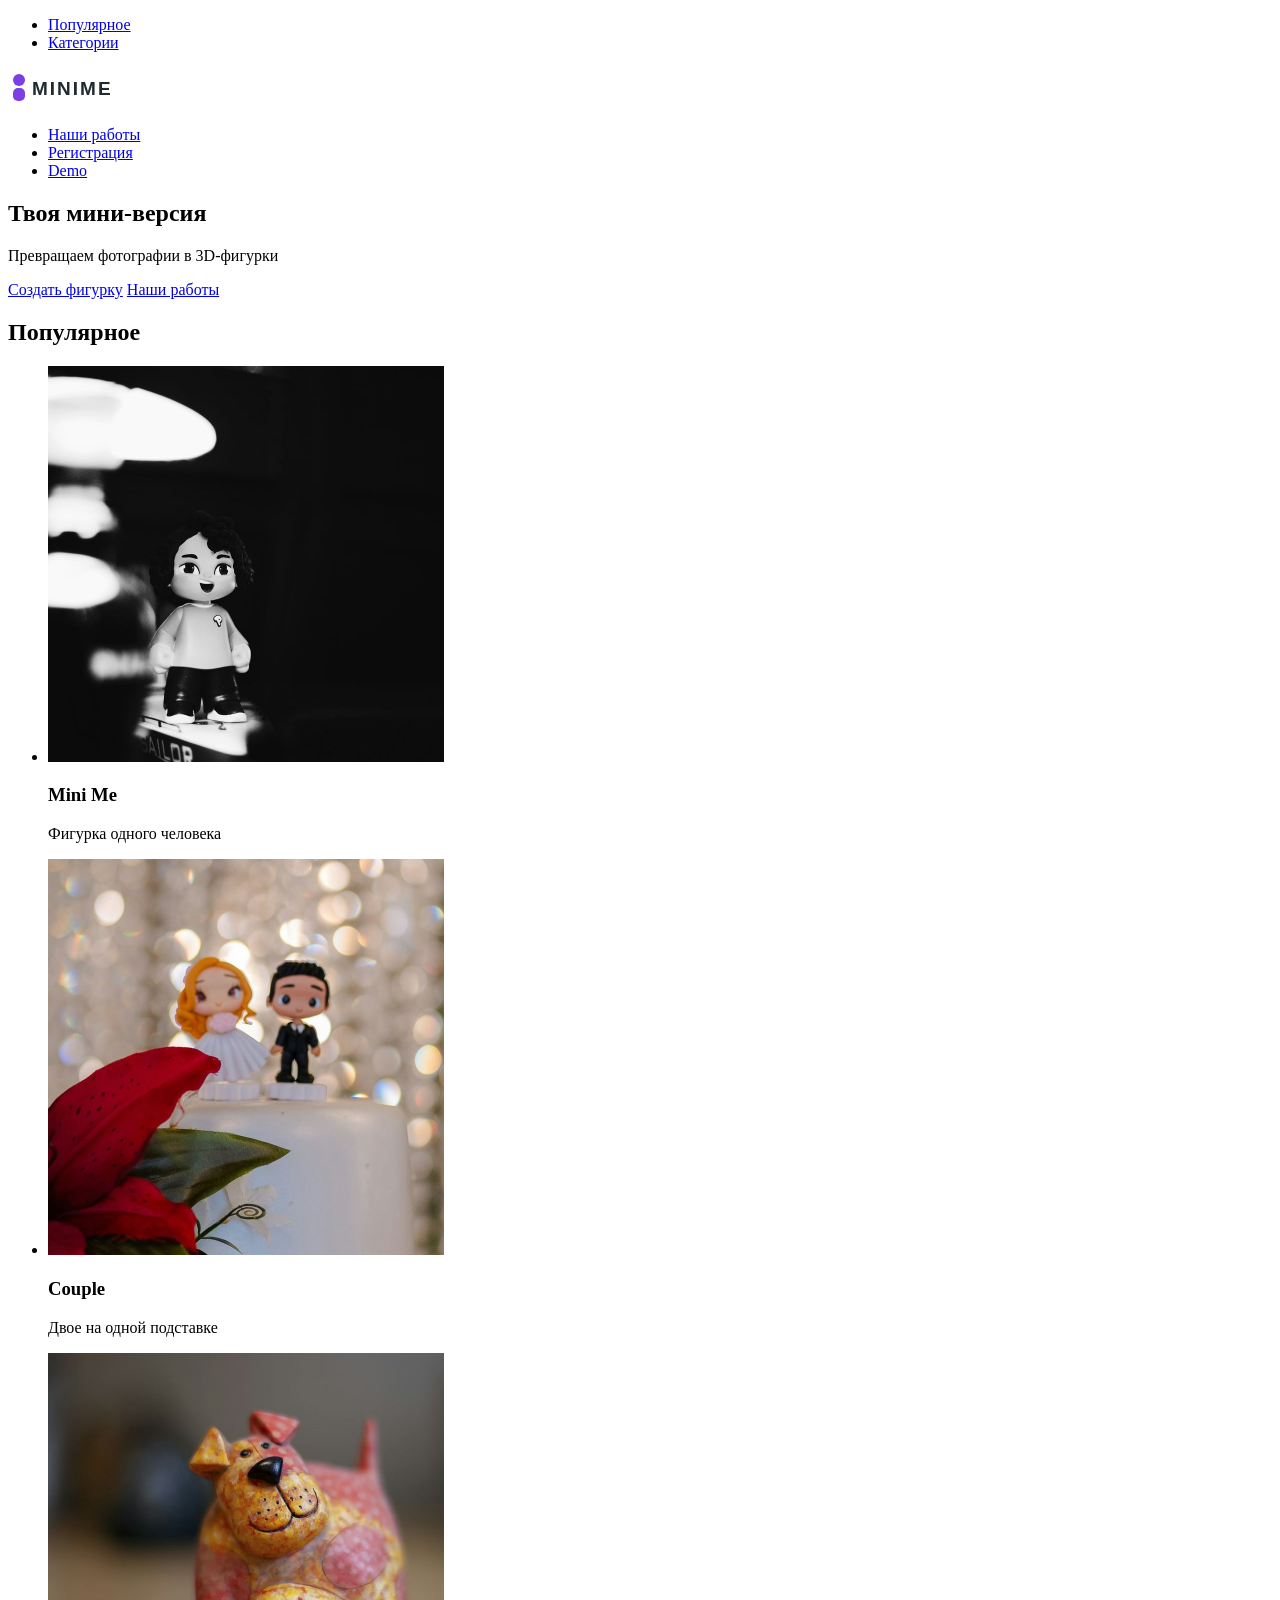
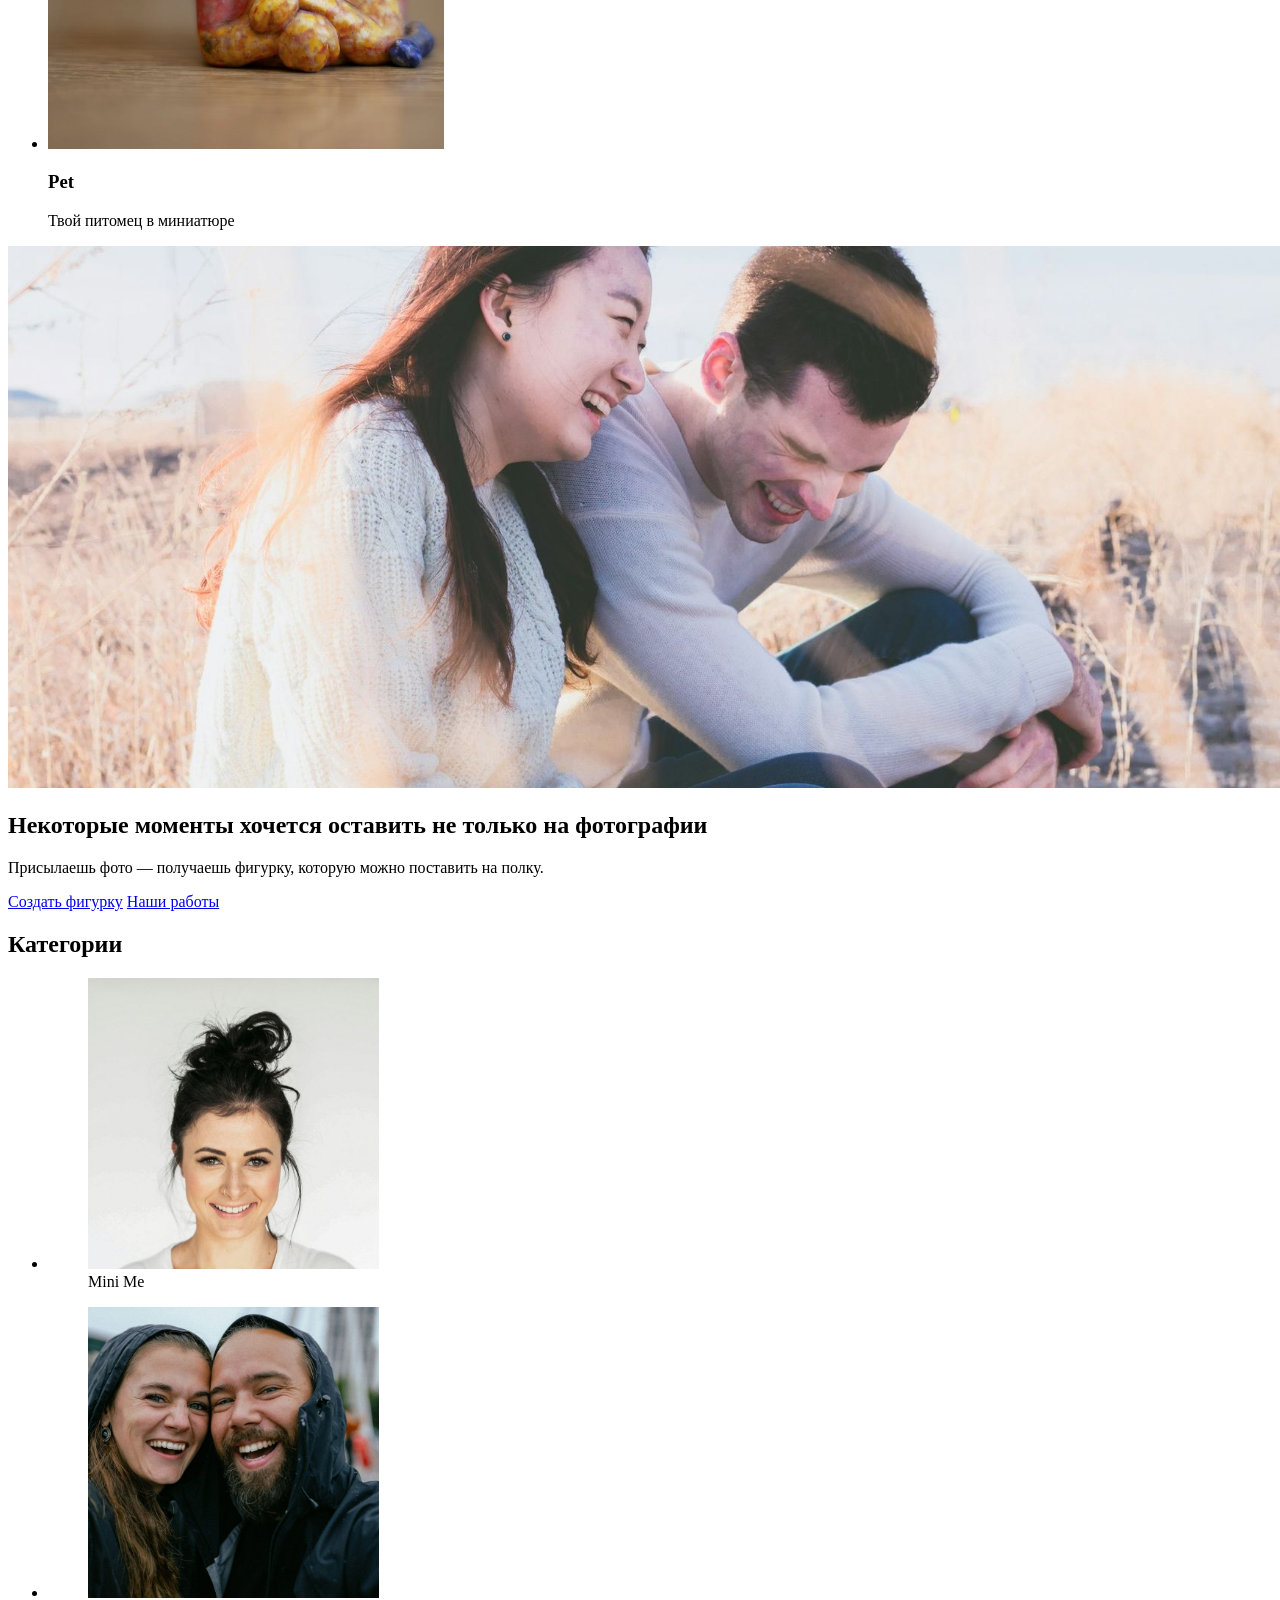
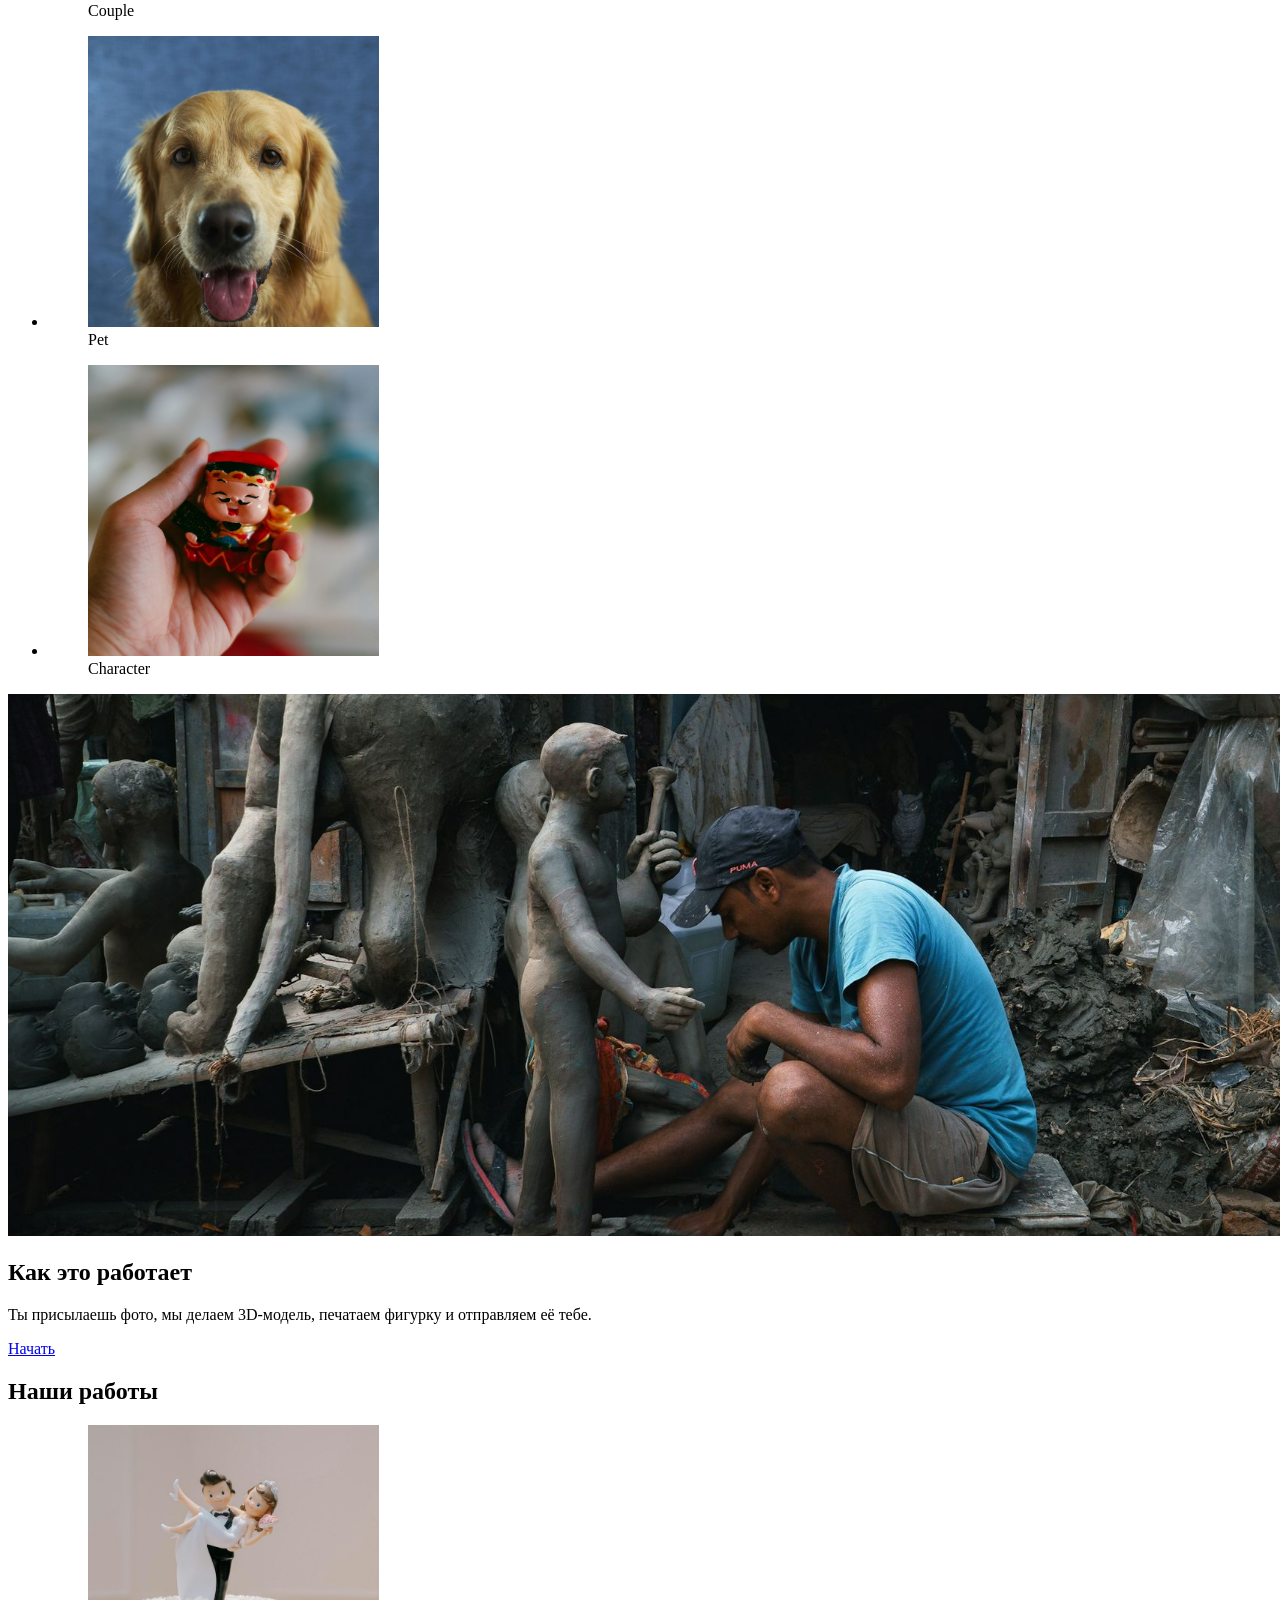
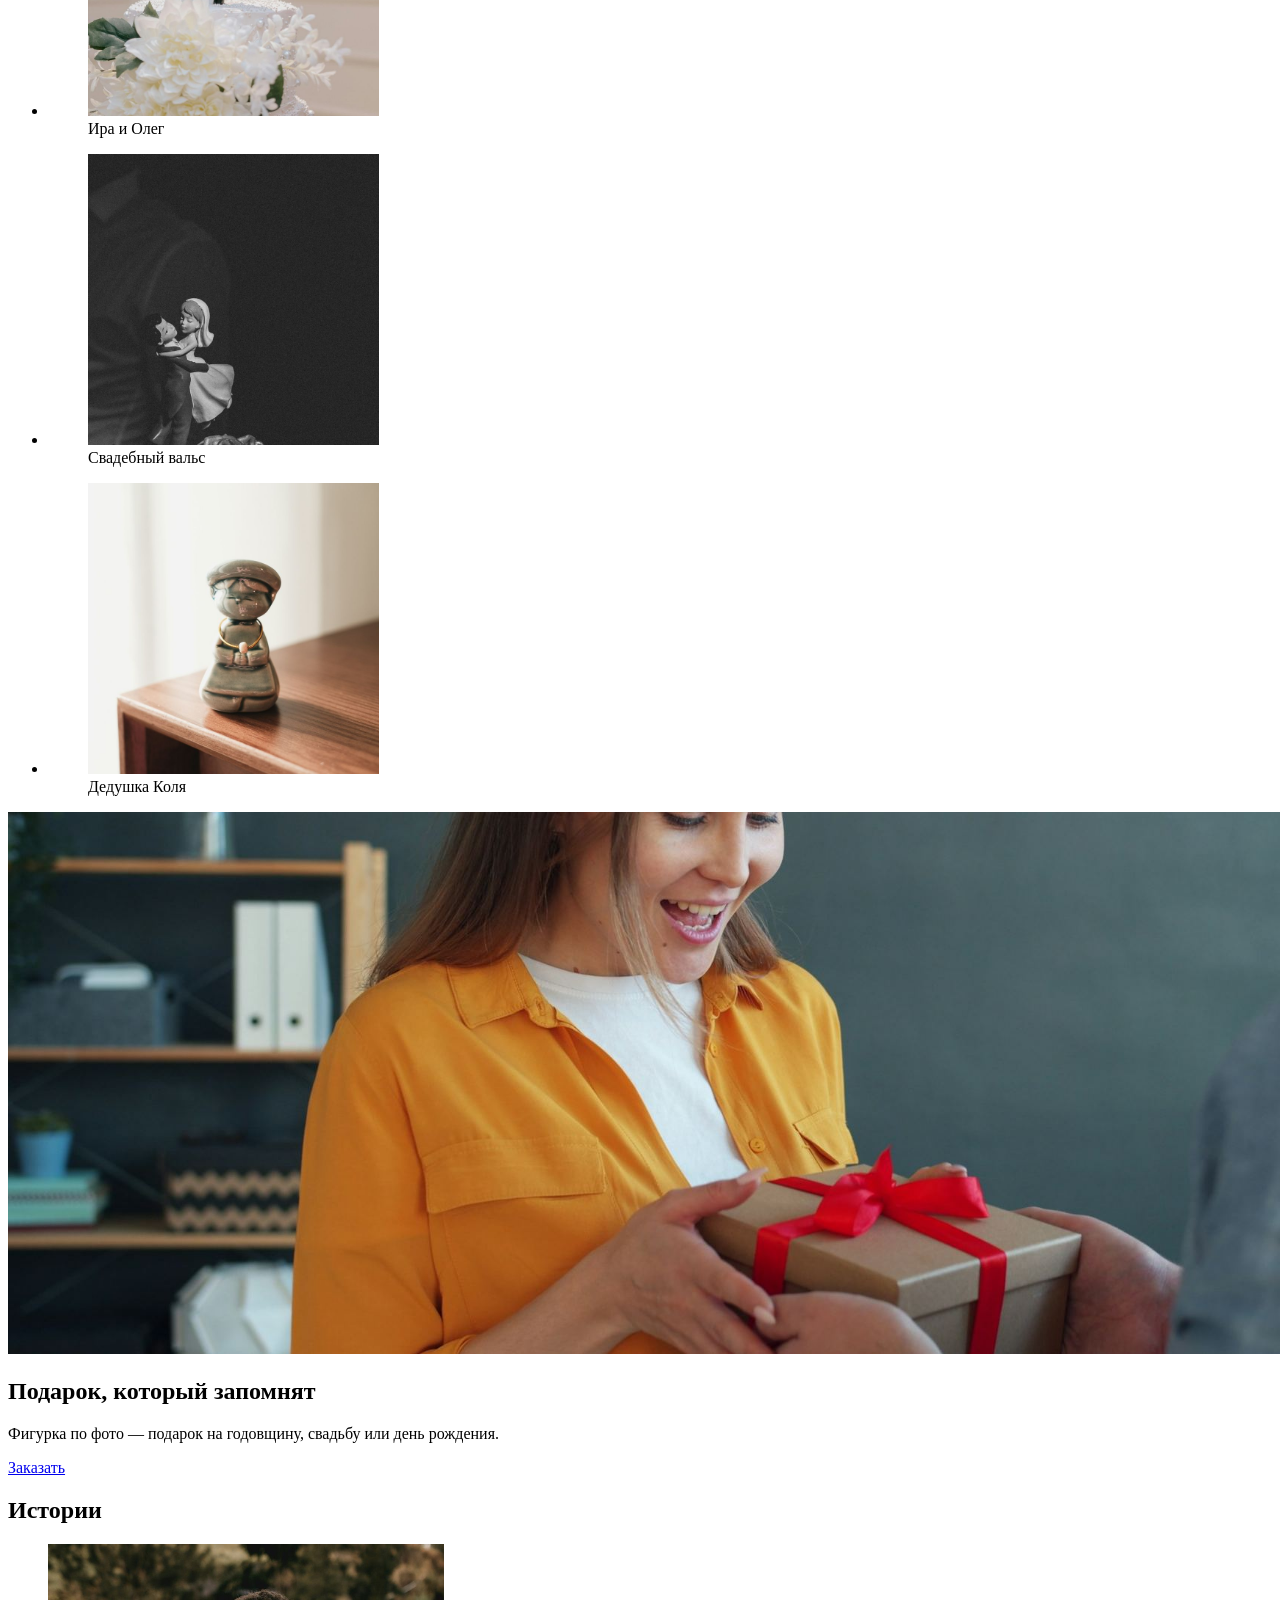
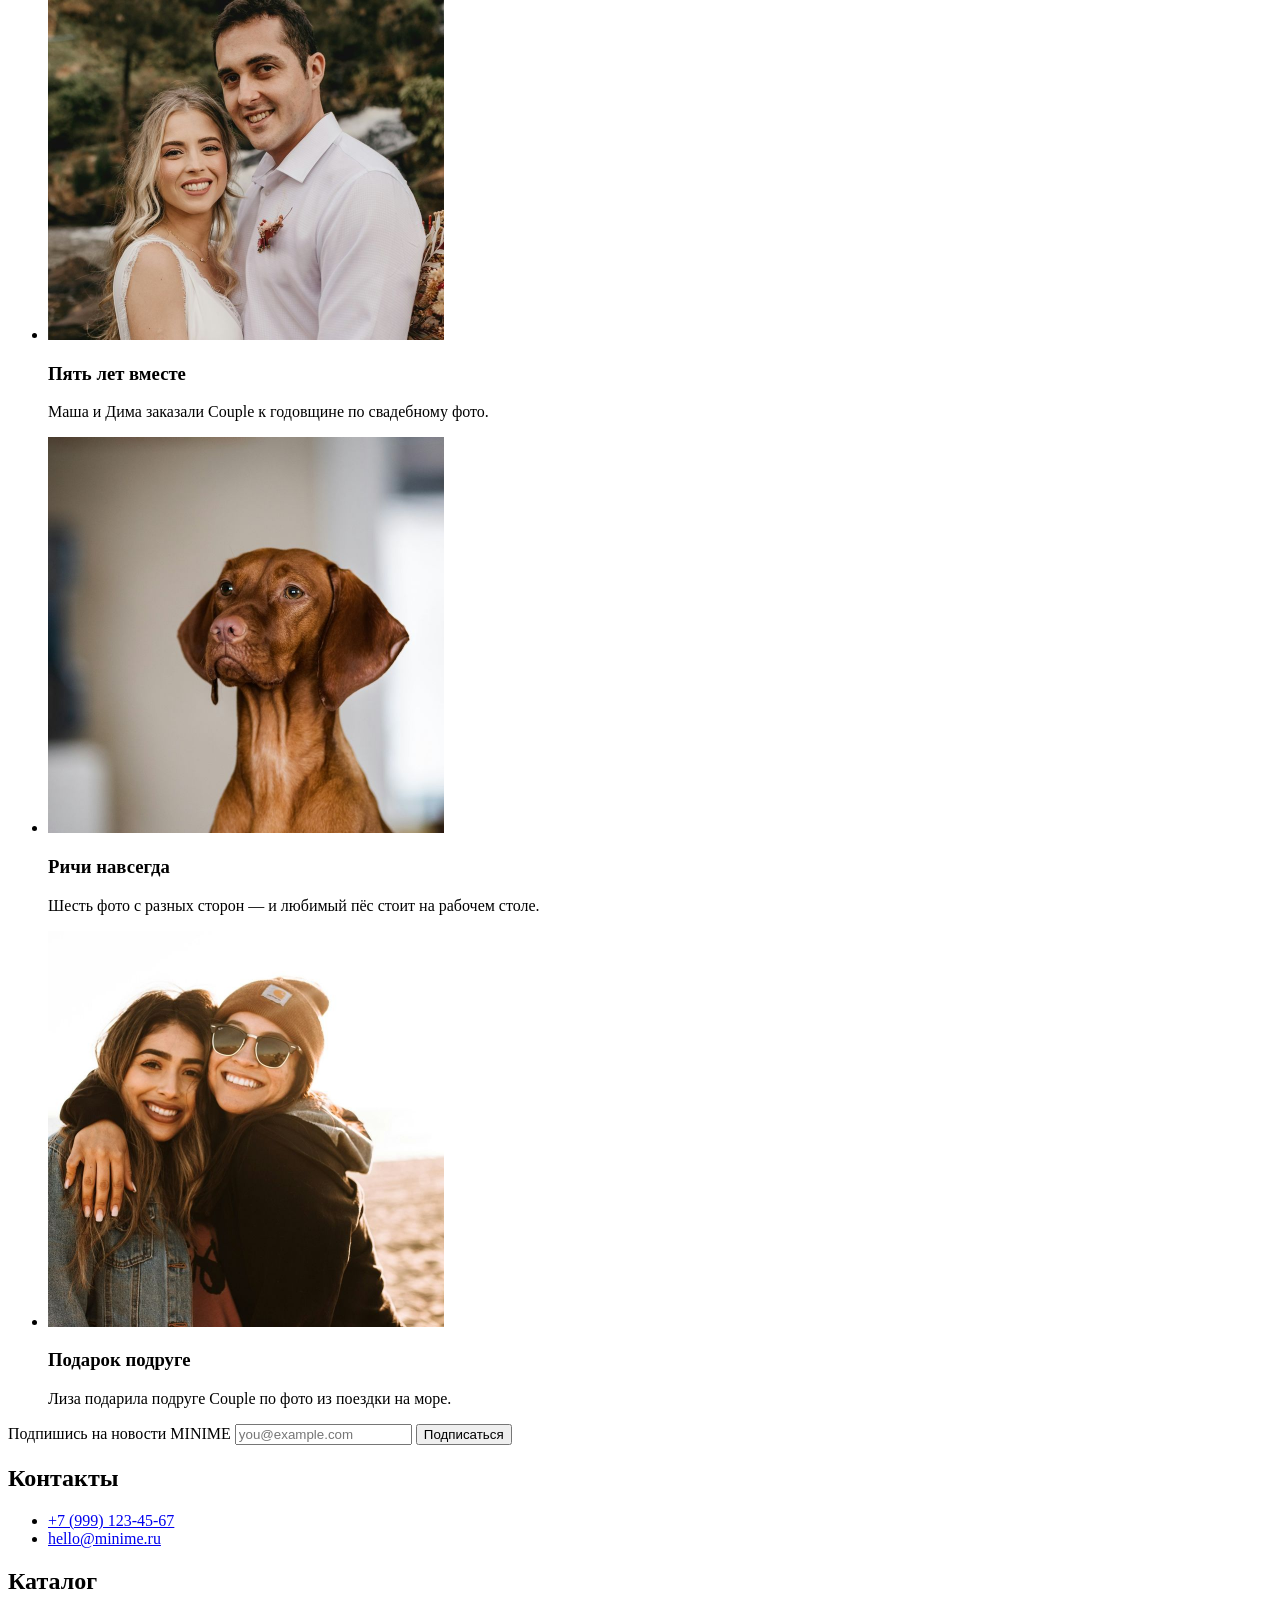
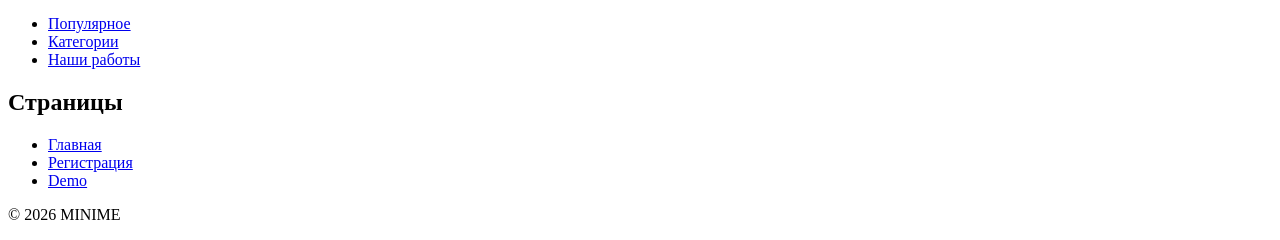
==== index.html @ 614e4475 "ЛР2: HTML-структура главной страницы по макету" ====
<!DOCTYPE html>
<html lang="ru">
<head>
  <meta charset="utf-8">
  <title>MINIME — твоя мини-версия</title>
</head>
<body>
  <header class="header">
    <nav class="nav">
      <ul class="nav-list">
        <li><a class="nav-link" href="index.html#popular">Популярное</a></li>
        <li><a class="nav-link" href="index.html#categories">Категории</a></li>
      </ul>
      <a class="logo" href="index.html">
        <img src="images/logo.svg" alt="MINIME — на главную" width="120" height="38">
      </a>
      <ul class="nav-list nav-list-right">
        <li><a class="nav-link" href="index.html#works">Наши работы</a></li>
        <li><a class="nav-link" href="form.html">Регистрация</a></li>
        <li><a class="nav-link" href="demo.html">Demo</a></li>
      </ul>
    </nav>
  </header>

  <main>
    <section class="hero">
      <div class="hero-content">
        <h1 class="hero-title">Твоя мини-версия</h1>
        <p class="hero-text">Превращаем фотографии в 3D-фигурки</p>
        <a class="button button-light" href="form.html">Создать фигурку</a>
        <a class="button button-light" href="#works">Наши работы</a>
      </div>
    </section>

    <section class="section" id="popular">
      <h2 class="section-title">Популярное</h2>
      <ul class="cards">
        <li class="card">
          <img class="card-image" src="images/mini-me.jpg" alt="Фигурка девушки" width="396" height="396">
          <h3 class="card-title">Mini Me</h3>
          <p class="card-text">Фигурка одного человека</p>
        </li>
        <li class="card">
          <img class="card-image" src="images/couple.jpg" alt="Фигурки жениха и невесты на торте" width="396" height="396">
          <h3 class="card-title">Couple</h3>
          <p class="card-text">Двое на одной подставке</p>
        </li>
        <li class="card">
          <img class="card-image" src="images/pet.jpg" alt="Фигурка собаки" width="396" height="396">
          <h3 class="card-title">Pet</h3>
          <p class="card-text">Твой питомец в миниатюре</p>
        </li>
      </ul>
    </section>

    <section class="banner">
      <img class="banner-image" src="images/banner-emotion.jpg" alt="Смеющиеся парень и девушка" width="1440" height="542">
      <div class="banner-content">
        <h2 class="section-title">Некоторые моменты хочется оставить не только на фотографии</h2>
        <p>Присылаешь фото — получаешь фигурку, которую можно поставить на полку.</p>
        <a class="button" href="form.html">Создать фигурку</a>
        <a class="button" href="#works">Наши работы</a>
      </div>
    </section>

    <section class="section" id="categories">
      <h2 class="section-title">Категории</h2>
      <ul class="cards">
        <li class="card">
          <figure class="card-figure">
            <img class="card-image" src="images/cat-mini-me.jpg" alt="Портрет девушки" width="291" height="291">
            <figcaption class="card-title">Mini Me</figcaption>
          </figure>
        </li>
        <li class="card">
          <figure class="card-figure">
            <img class="card-image" src="images/cat-couple.jpg" alt="Парень и девушка" width="291" height="291">
            <figcaption class="card-title">Couple</figcaption>
          </figure>
        </li>
        <li class="card">
          <figure class="card-figure">
            <img class="card-image" src="images/cat-pet.jpg" alt="Золотистый ретривер" width="291" height="291">
            <figcaption class="card-title">Pet</figcaption>
          </figure>
        </li>
        <li class="card">
          <figure class="card-figure">
            <img class="card-image" src="images/cat-character.jpg" alt="Фигурка сказочного персонажа" width="291" height="291">
            <figcaption class="card-title">Character</figcaption>
          </figure>
        </li>
      </ul>
    </section>

    <section class="banner">
      <img class="banner-image" src="images/banner-process.jpg" alt="Скульптор в мастерской" width="1440" height="542">
      <div class="banner-content">
        <h2 class="section-title">Как это работает</h2>
        <p>Ты присылаешь фото, мы делаем 3D-модель, печатаем фигурку и отправляем её тебе.</p>
        <a class="button" href="form.html">Начать</a>
      </div>
    </section>

    <section class="section" id="works">
      <h2 class="section-title">Наши работы</h2>
      <ul class="cards">
        <li class="card">
          <figure class="card-figure">
            <img class="card-image" src="images/work-ira-oleg.jpg" alt="Фигурки пары на свадебном торте" width="291" height="291">
            <figcaption class="card-title">Ира и Олег</figcaption>
          </figure>
        </li>
        <li class="card">
          <figure class="card-figure">
            <img class="card-image" src="images/work-waltz.jpg" alt="Фигурки танцующей пары" width="291" height="291">
            <figcaption class="card-title">Свадебный вальс</figcaption>
          </figure>
        </li>
        <li class="card">
          <figure class="card-figure">
            <img class="card-image" src="images/work-grandpa.jpg" alt="Фигурка пожилого мужчины в кепке" width="291" height="291">
            <figcaption class="card-title">Дедушка Коля</figcaption>
          </figure>
        </li>
      </ul>
    </section>

    <section class="banner">
      <img class="banner-image" src="images/banner-gift.jpg" alt="Девушка радуется подарку" width="1440" height="542">
      <div class="banner-content">
        <h2 class="section-title">Подарок, который запомнят</h2>
        <p>Фигурка по фото — подарок на годовщину, свадьбу или день рождения.</p>
        <a class="button" href="form.html">Заказать</a>
      </div>
    </section>

    <section class="section" id="stories">
      <h2 class="section-title">Истории</h2>
      <ul class="cards">
        <li class="card">
          <article>
            <img class="card-image" src="images/story-wedding.jpg" alt="Жених и невеста" width="396" height="396">
            <h3 class="card-title">Пять лет вместе</h3>
            <p class="card-text">Маша и Дима заказали Couple к годовщине по свадебному фото.</p>
          </article>
        </li>
        <li class="card">
          <article>
            <img class="card-image" src="images/story-dog.jpg" alt="Рыжая собака" width="396" height="396">
            <h3 class="card-title">Ричи навсегда</h3>
            <p class="card-text">Шесть фото с разных сторон — и любимый пёс стоит на рабочем столе.</p>
          </article>
        </li>
        <li class="card">
          <article>
            <img class="card-image" src="images/story-friends.jpg" alt="Две подруги" width="396" height="396">
            <h3 class="card-title">Подарок подруге</h3>
            <p class="card-text">Лиза подарила подруге Couple по фото из поездки на море.</p>
          </article>
        </li>
      </ul>
    </section>
  </main>

  <footer class="footer">
    <div class="footer-inner">
      <form class="subscribe" action="https://httpbin.org/post" method="post">
        <label class="subscribe-label" for="subscribe-email">Подпишись на новости MINIME</label>
        <input class="subscribe-input" id="subscribe-email" type="email" name="email" placeholder="you@example.com" required>
        <button class="button button-light" type="submit">Подписаться</button>
      </form>

      <div class="footer-columns">
        <section class="footer-column">
          <h2 class="footer-title">Контакты</h2>
          <ul class="footer-list">
            <li><a class="footer-link" href="tel:+79991234567">+7 (999) 123-45-67</a></li>
            <li><a class="footer-link" href="mailto:hello@minime.ru">hello@minime.ru</a></li>
          </ul>
        </section>
        <section class="footer-column">
          <h2 class="footer-title">Каталог</h2>
          <ul class="footer-list">
            <li><a class="footer-link" href="index.html#popular">Популярное</a></li>
            <li><a class="footer-link" href="index.html#categories">Категории</a></li>
            <li><a class="footer-link" href="index.html#works">Наши работы</a></li>
          </ul>
        </section>
        <section class="footer-column">
          <h2 class="footer-title">Страницы</h2>
          <ul class="footer-list">
            <li><a class="footer-link" href="index.html">Главная</a></li>
            <li><a class="footer-link" href="form.html">Регистрация</a></li>
            <li><a class="footer-link" href="demo.html">Demo</a></li>
          </ul>
        </section>
      </div>

      <p class="copyright">© 2026 MINIME</p>
    </div>
  </footer>
</body>
</html>
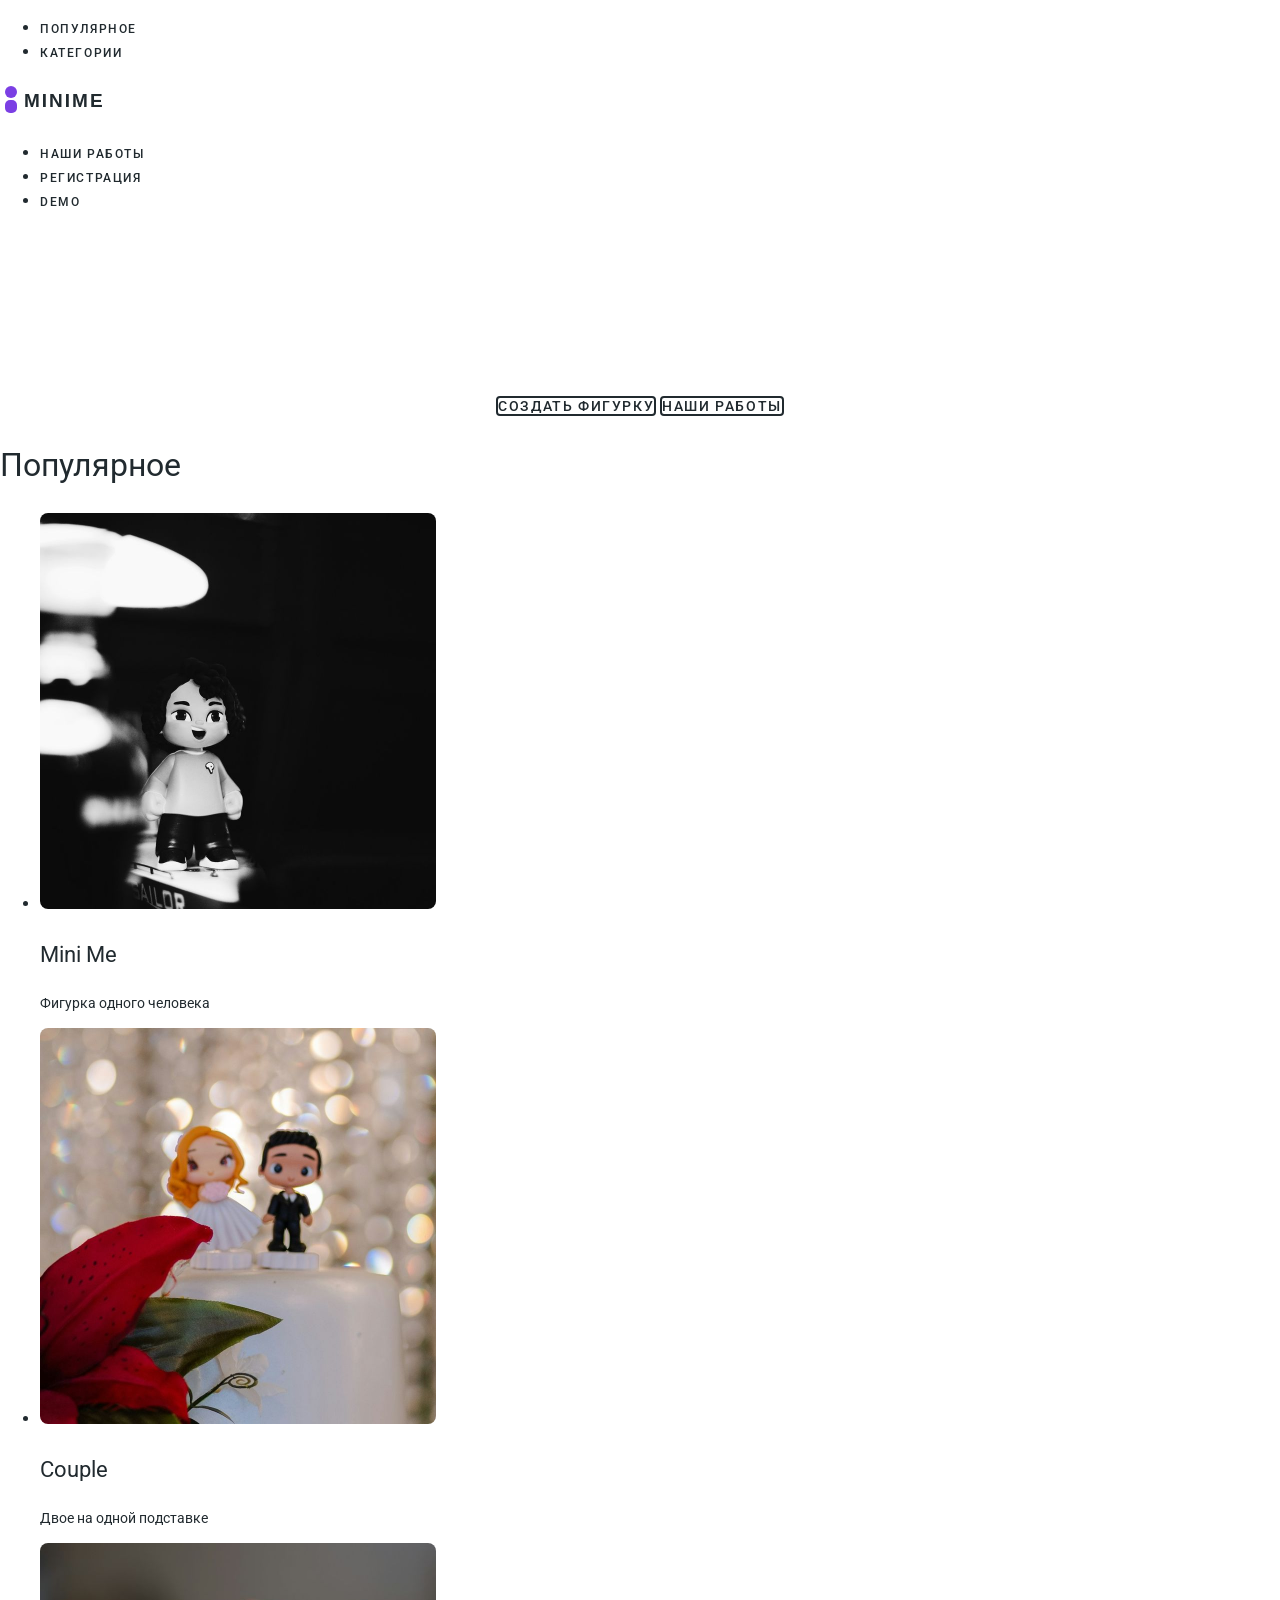
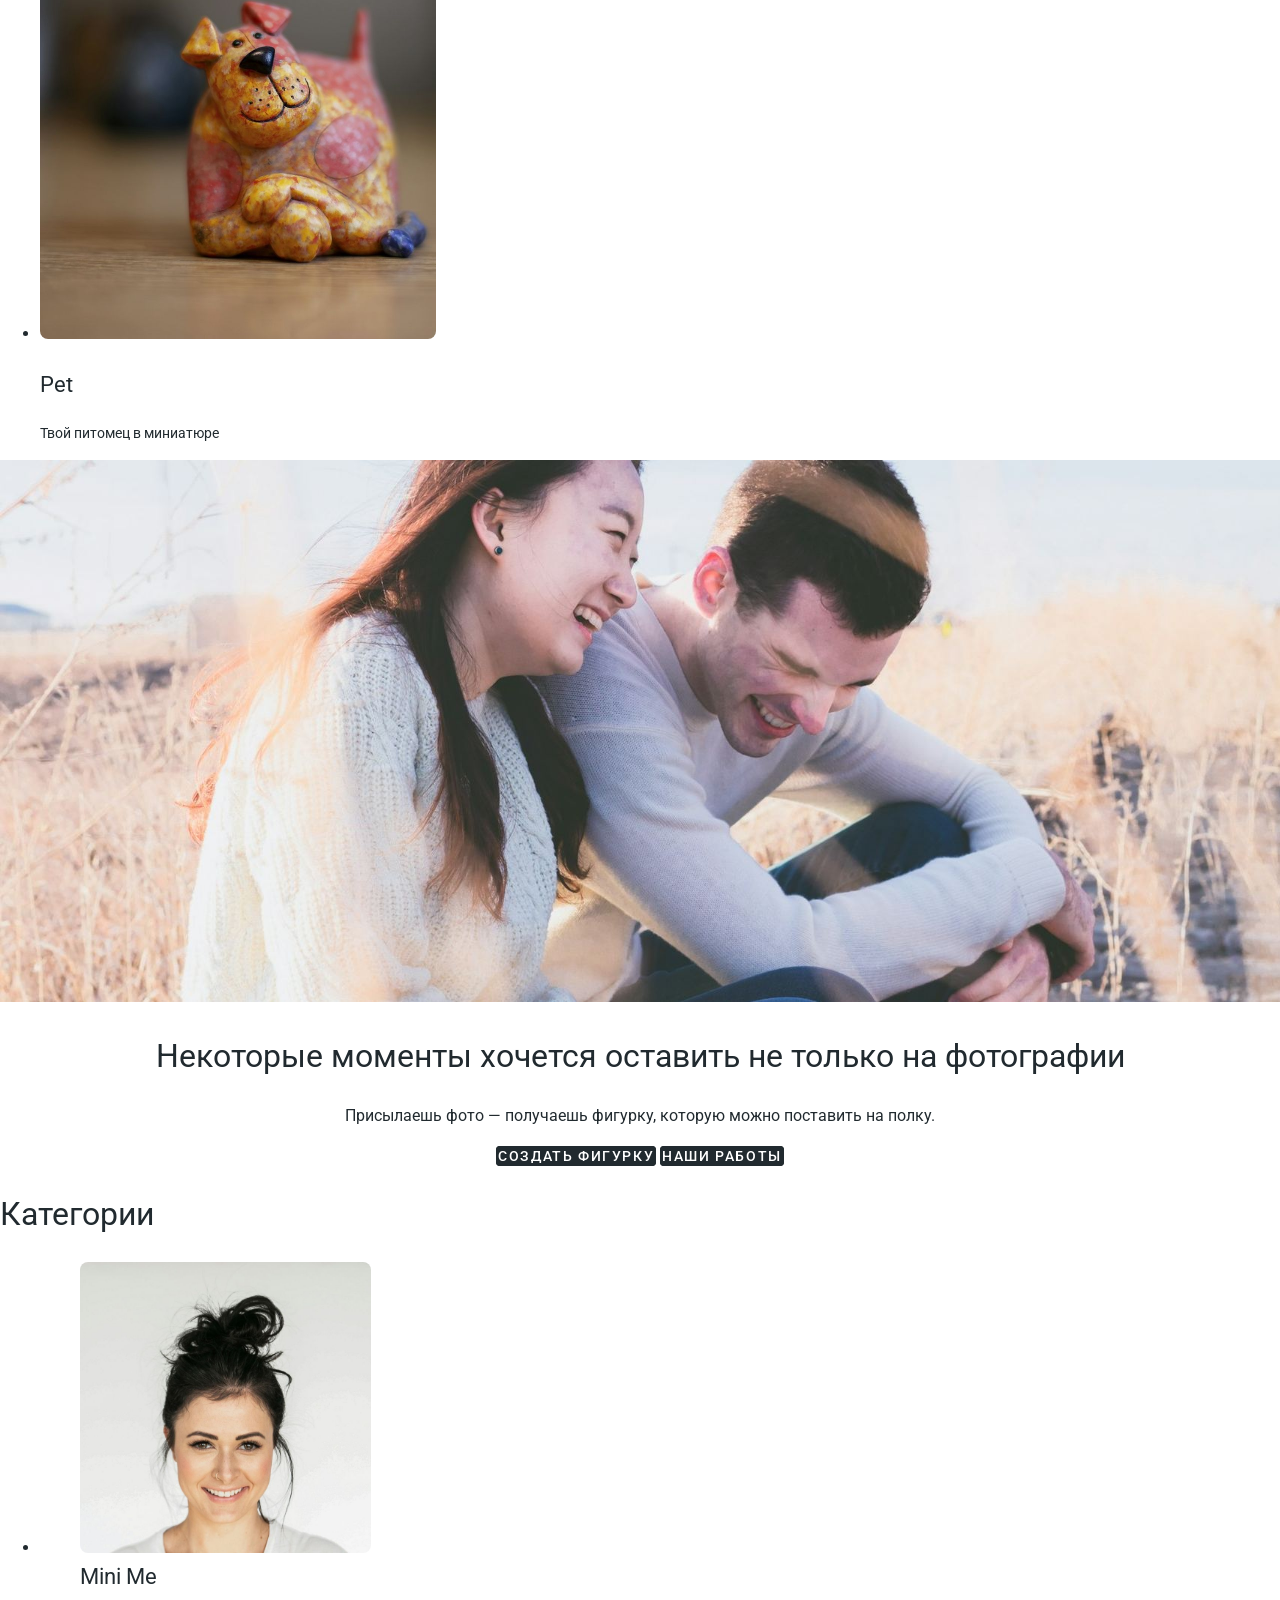
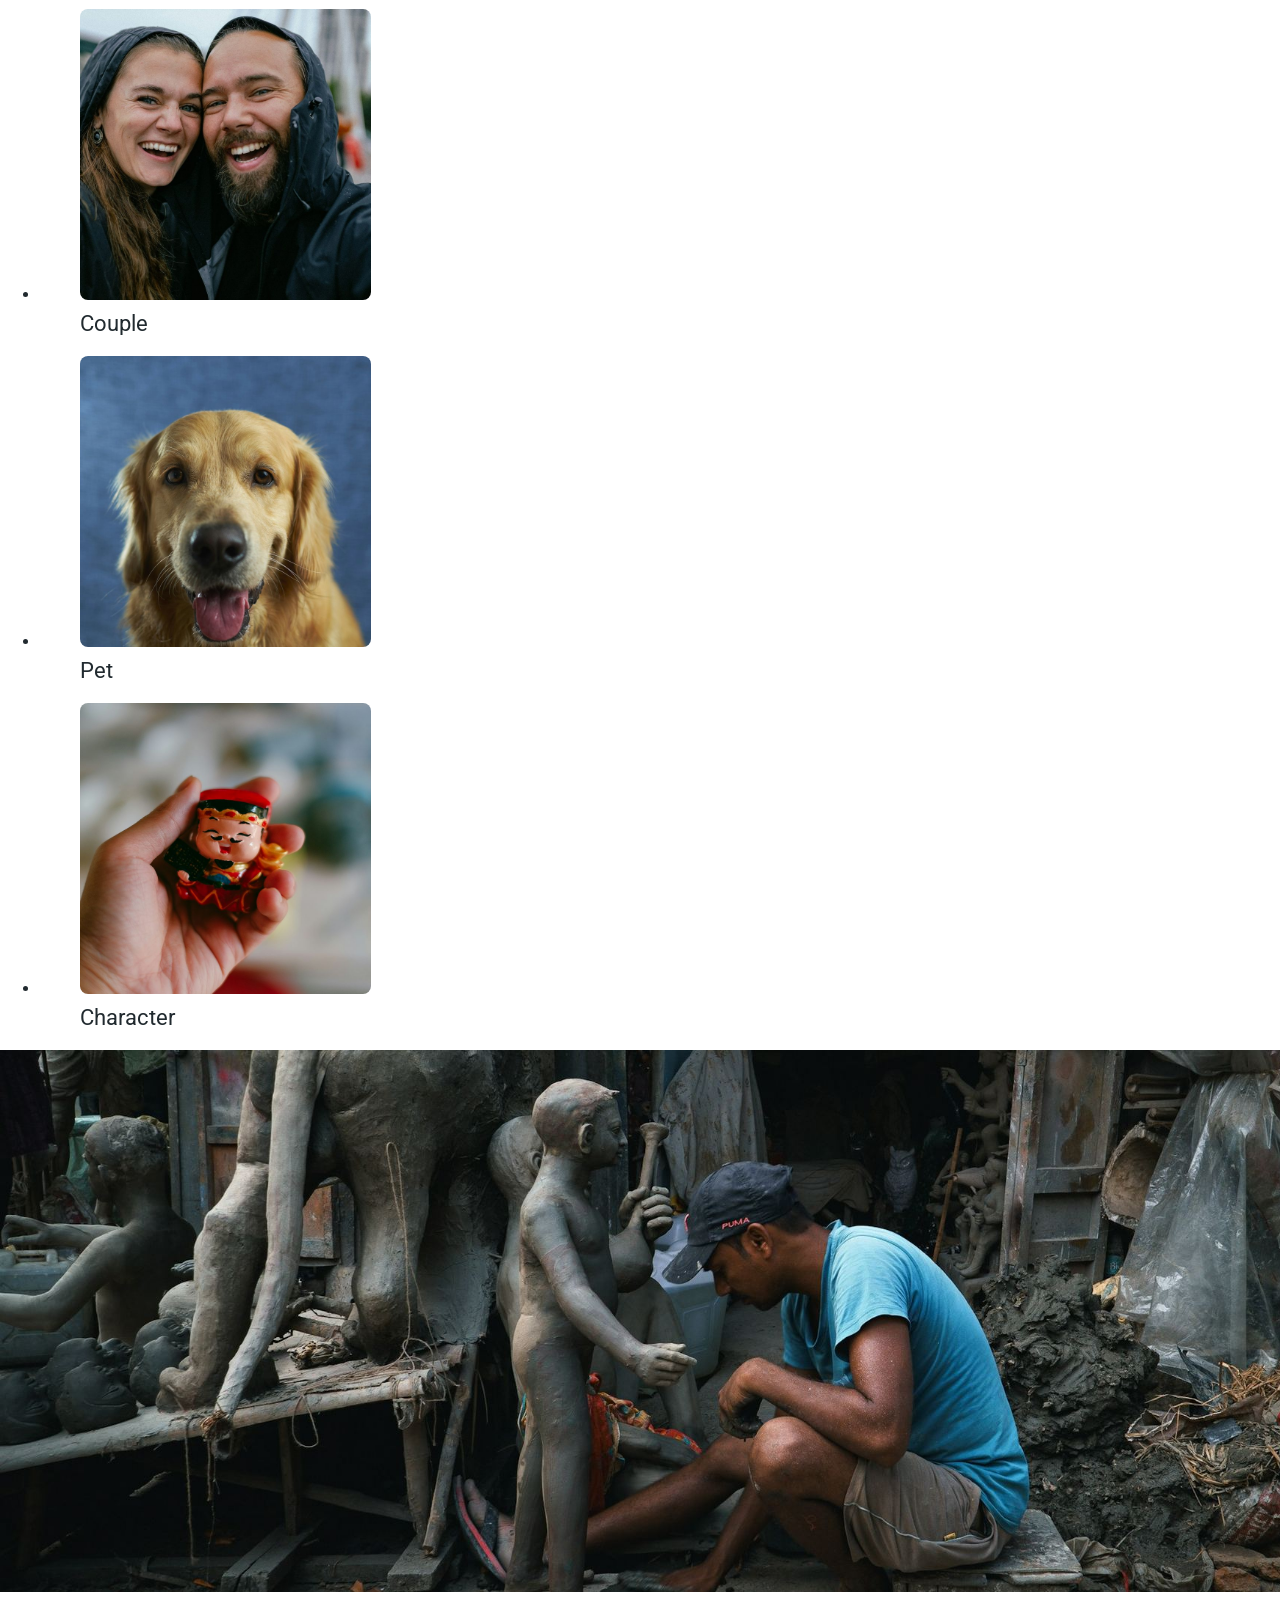
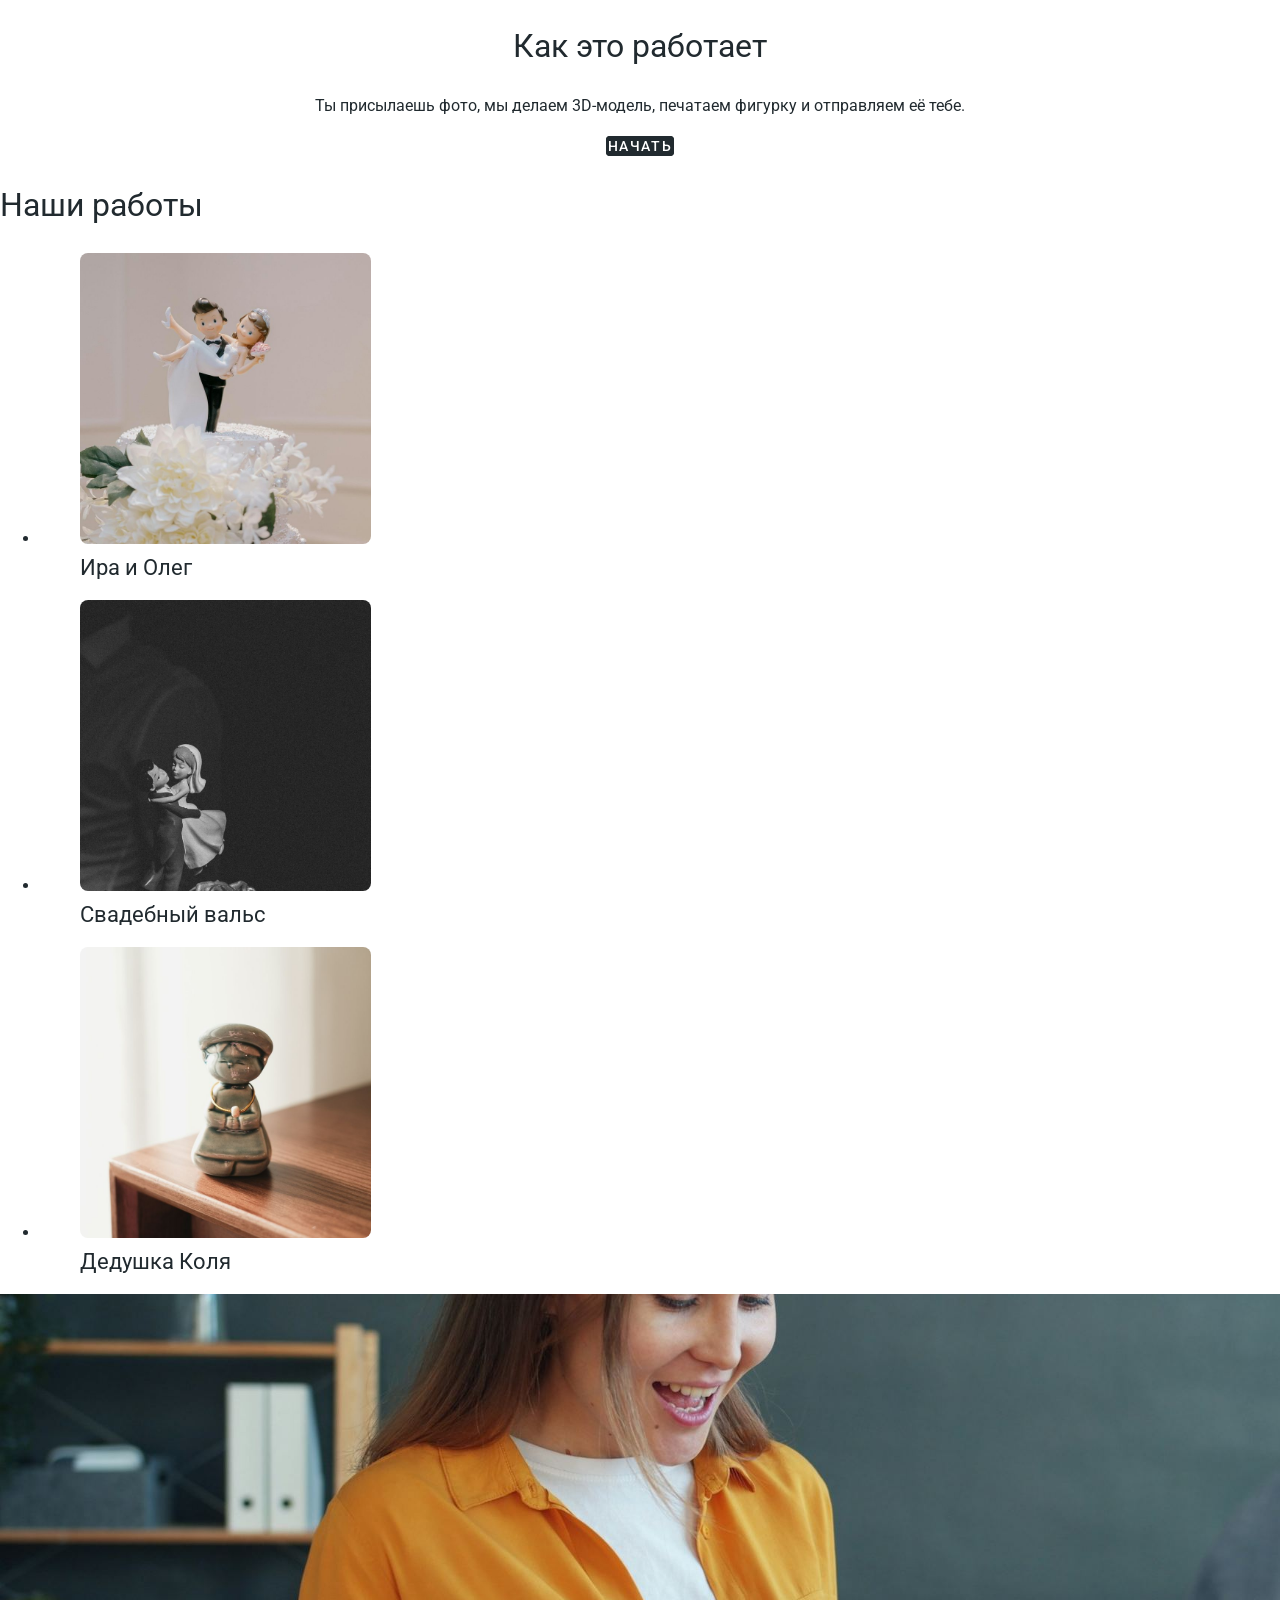
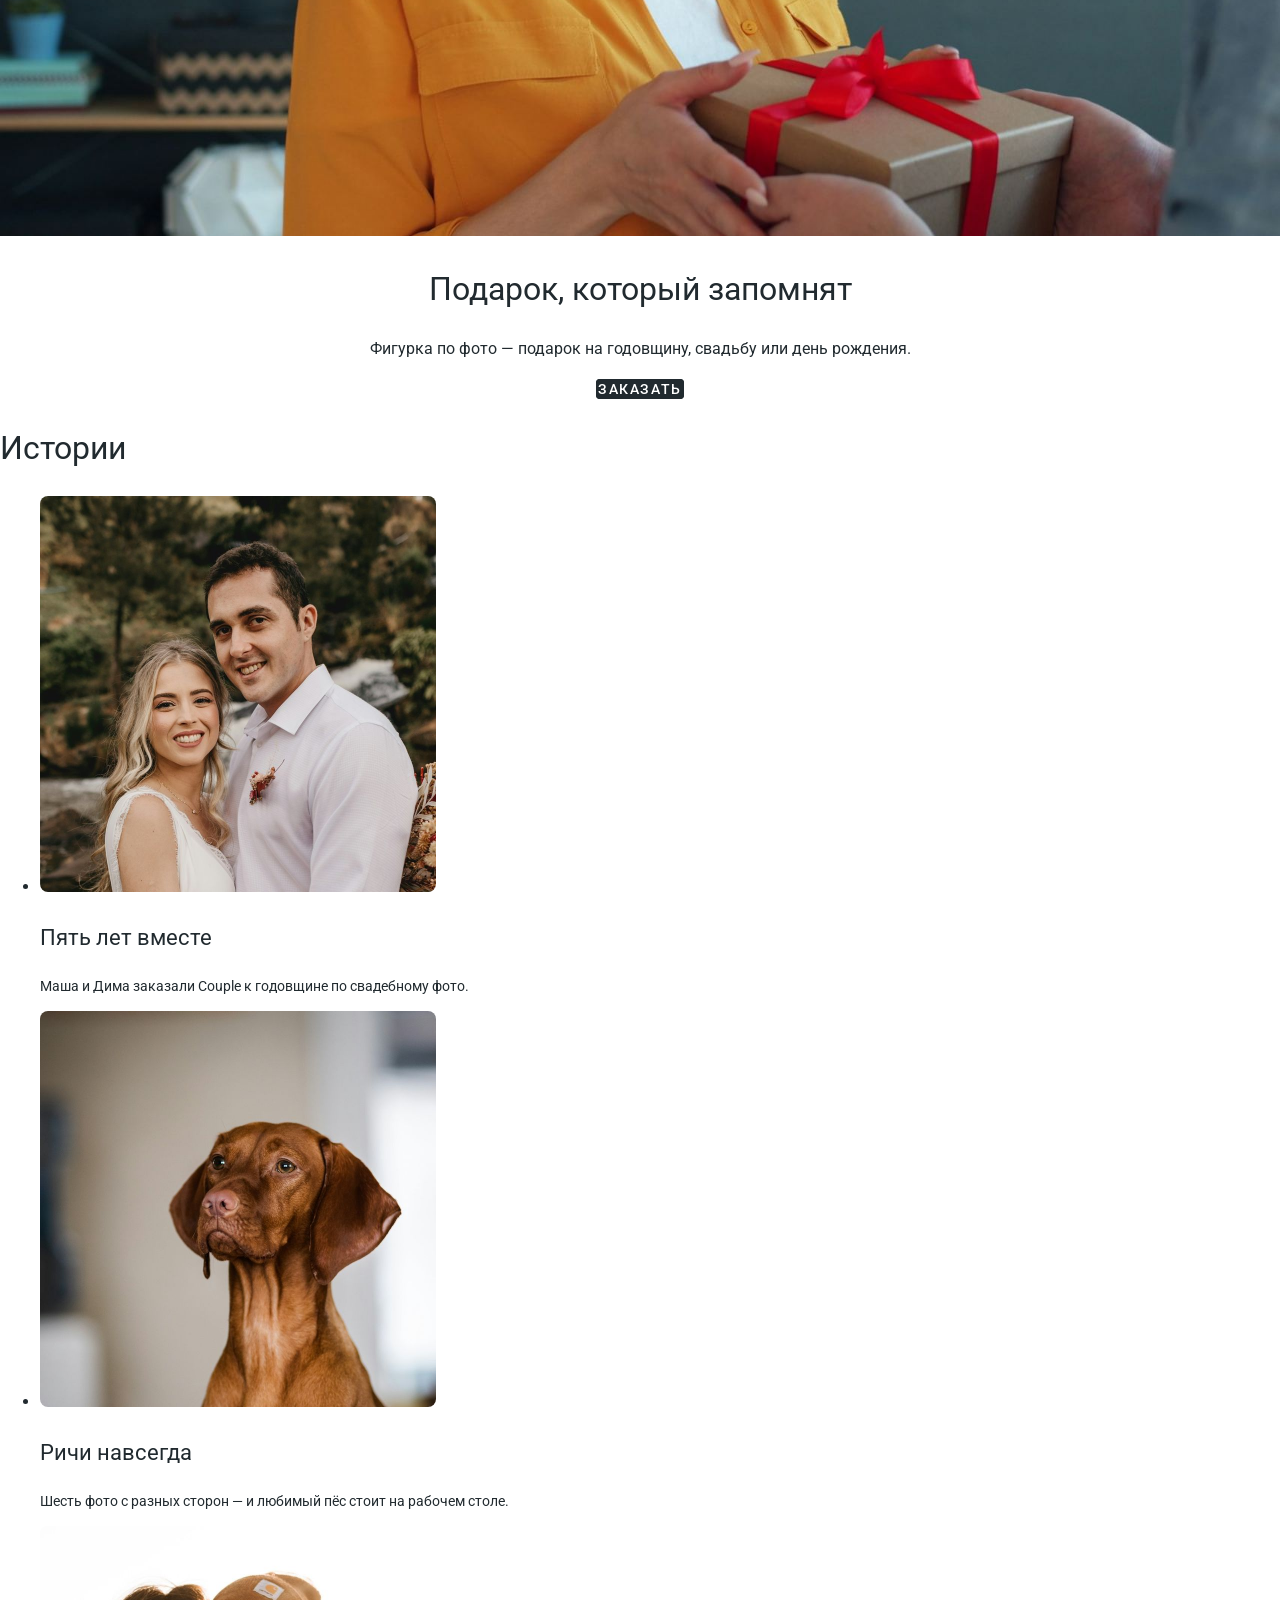
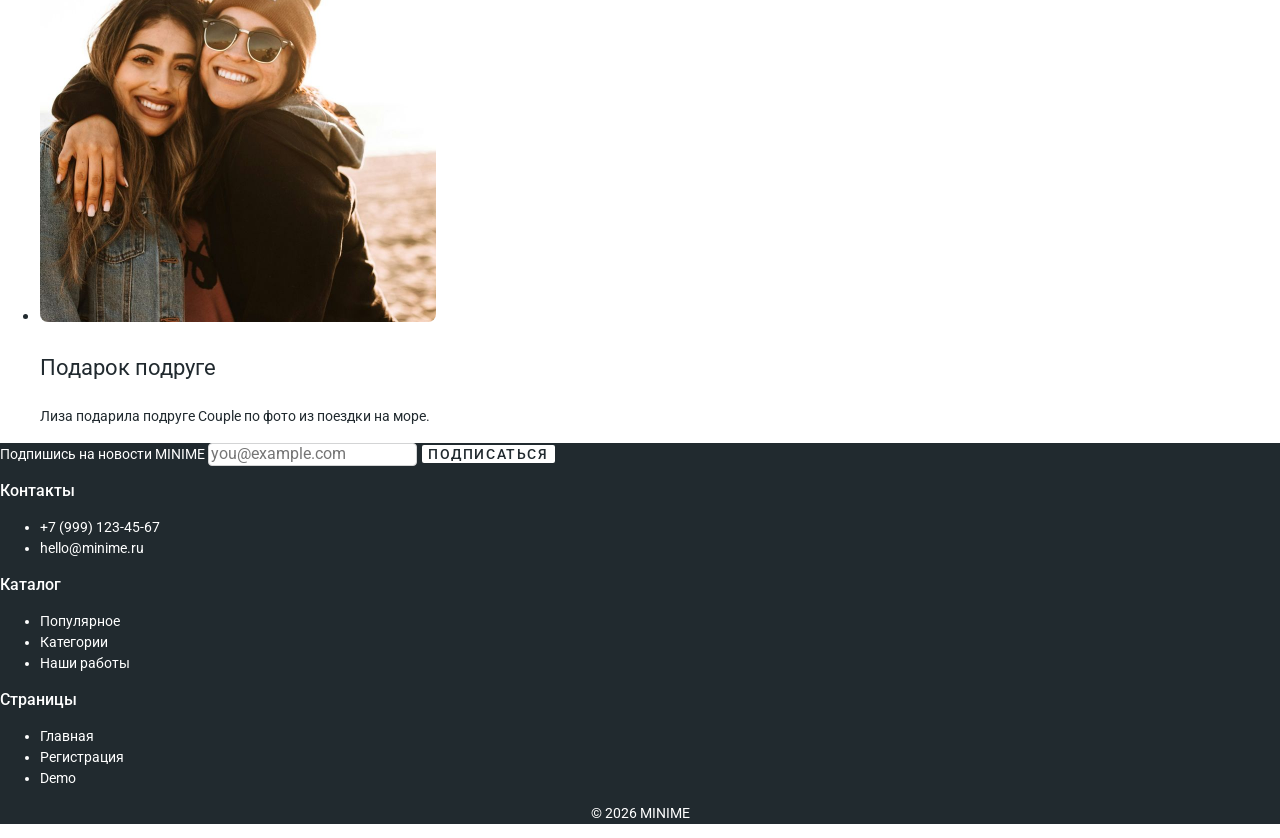
==== commit f92e1c45: "ЛР3: normalize.css, шрифт Roboto, оформление текста, цветов и границ" ====
--- a/index.html
+++ b/index.html
@@ -3,6 +3,9 @@
 <head>
   <meta charset="utf-8">
   <title>MINIME — твоя мини-версия</title>
+  <link rel="stylesheet" href="https://fonts.googleapis.com/css2?family=Roboto:wght@400;500&amp;display=swap">
+  <link rel="stylesheet" href="css/normalize.css">
+  <link rel="stylesheet" href="css/style.css">
 </head>
 <body>
   <header class="header">
--- a/css/style.css
+++ b/css/style.css
@@ -0,0 +1,108 @@
+/* ЛР3. Основы CSS: шрифт, размер и жирность текста, межстрочный интервал,
+   выравнивание, цвета текста и фона, ссылки, границы и скругления */
+
+body {
+  font-family: 'Roboto', Arial, sans-serif;
+  font-size: 1rem;
+  font-weight: 400;
+  line-height: 1.5;
+  color: #212a2f;
+  background-color: #fff;
+}
+
+a {
+  color: #212a2f;
+  text-decoration: none;
+}
+
+h1,
+h2,
+h3 {
+  font-weight: 400;
+}
+
+.nav-link {
+  font-size: .75rem;
+  font-weight: 500;
+  letter-spacing: .1rem;
+  text-transform: uppercase;
+}
+
+.hero-content {
+  text-align: center;
+}
+
+.hero-title {
+  font-size: 3rem;
+  color: #fff;
+}
+
+.hero-text {
+  font-size: 1.125rem;
+  color: #fff;
+}
+
+.section-title {
+  font-size: 2rem;
+  line-height: 1.3;
+}
+
+.button {
+  font-family: inherit;
+  font-size: .875rem;
+  font-weight: 500;
+  letter-spacing: .1rem;
+  text-transform: uppercase;
+  color: #fff;
+  background-color: #212a2f;
+  border: 2px solid #212a2f;
+  border-radius: .25rem;
+  cursor: pointer;
+}
+
+.button-light {
+  color: #212a2f;
+  background-color: #fff;
+}
+
+.card-image {
+  border-radius: .5rem;
+}
+
+.card-title {
+  font-size: 1.375rem;
+}
+
+.card-text {
+  font-size: .875rem;
+}
+
+.banner-content {
+  text-align: center;
+}
+
+.footer {
+  font-size: .875rem;
+  color: #fff;
+  background-color: #212a2f;
+}
+
+.footer-title {
+  font-size: 1rem;
+  font-weight: 500;
+}
+
+.footer-link {
+  color: #fff;
+}
+
+.subscribe-input {
+  font-family: inherit;
+  font-size: 1rem;
+  border: 1px solid #d3d4d5;
+  border-radius: .25rem;
+}
+
+.copyright {
+  text-align: center;
+}
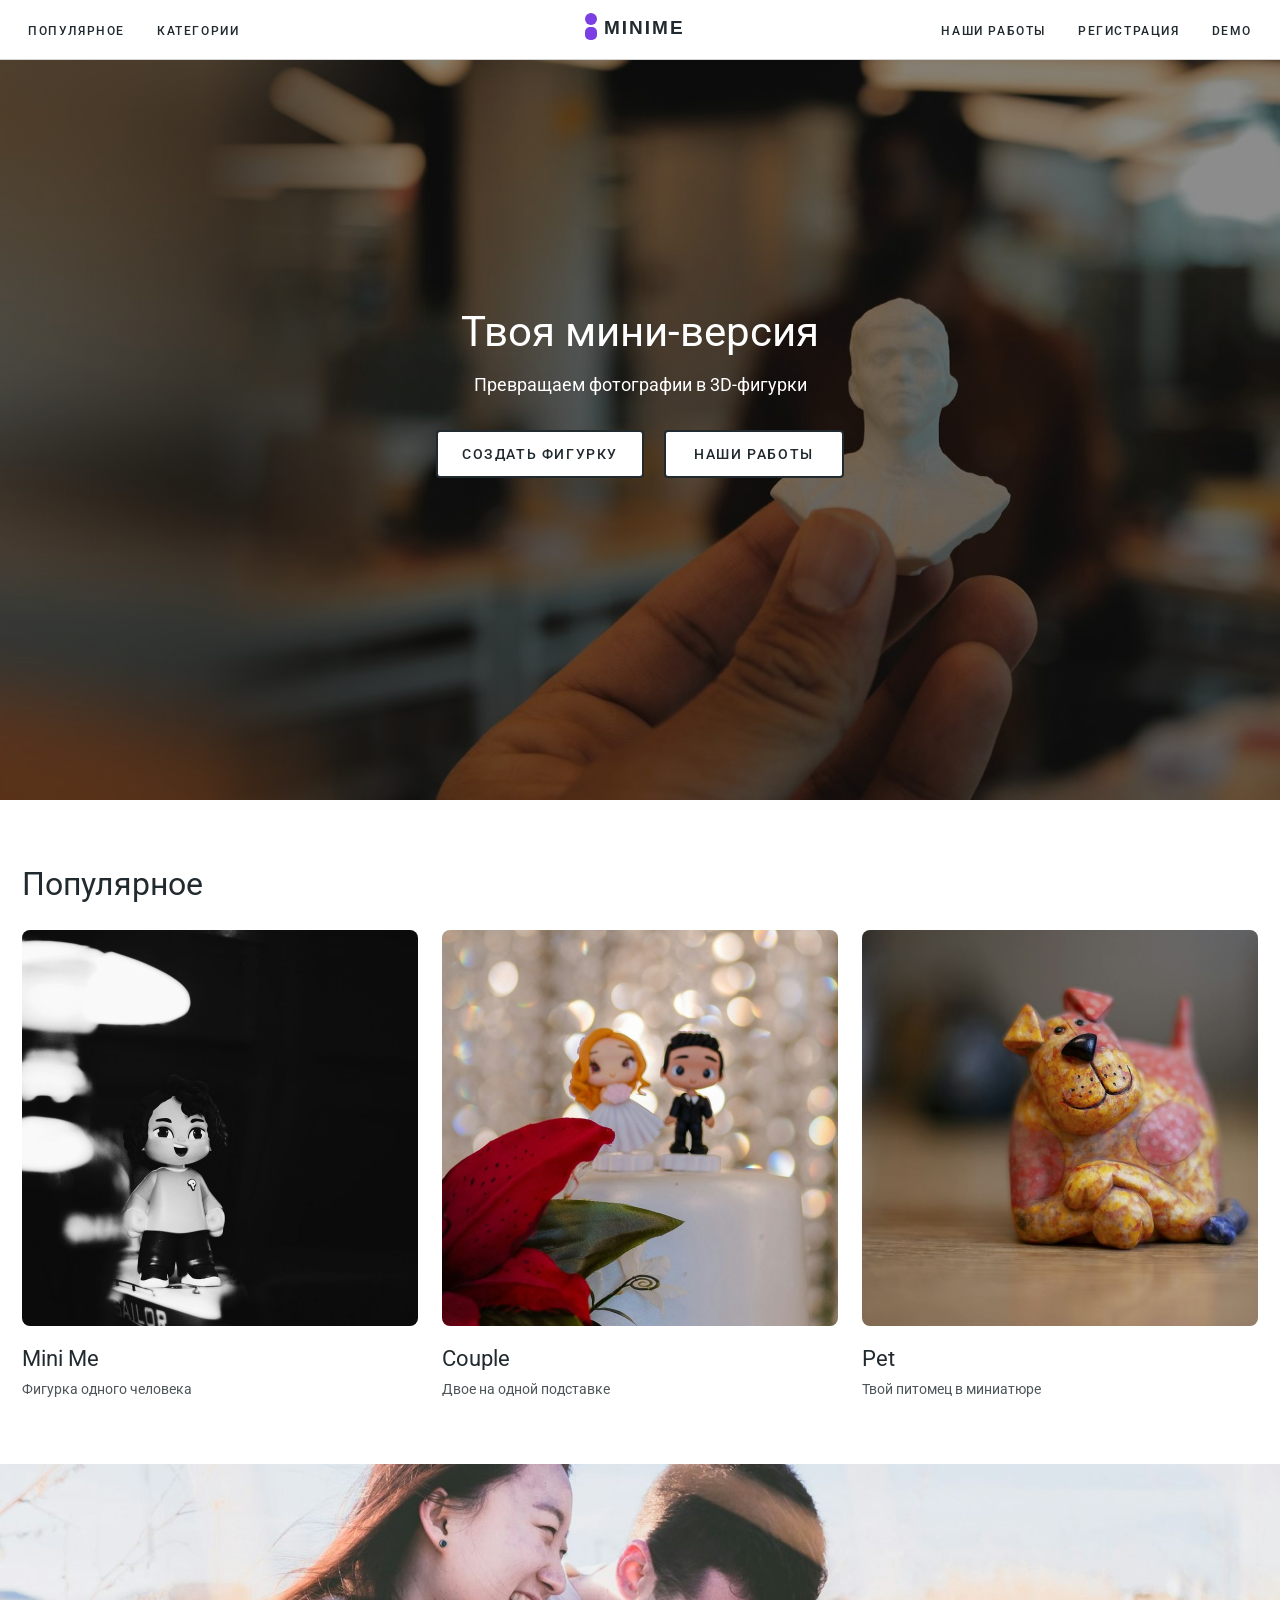
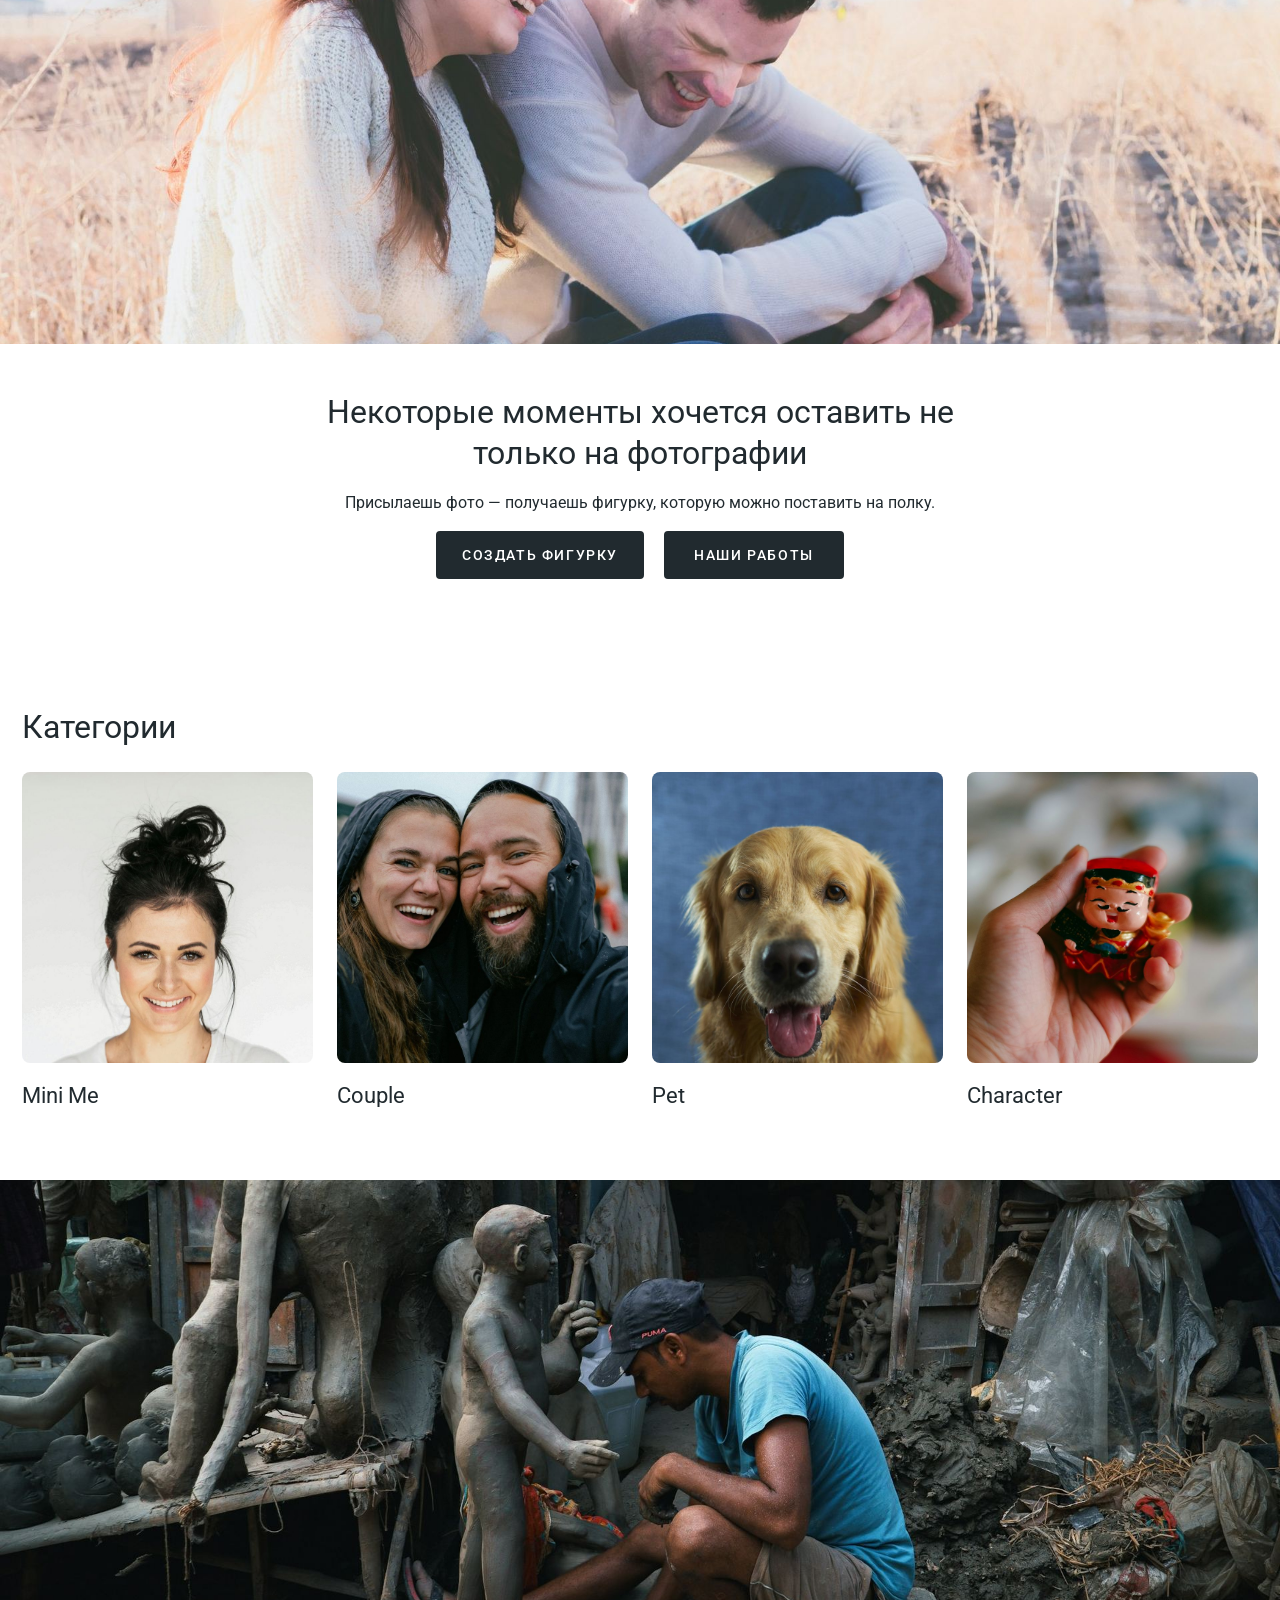
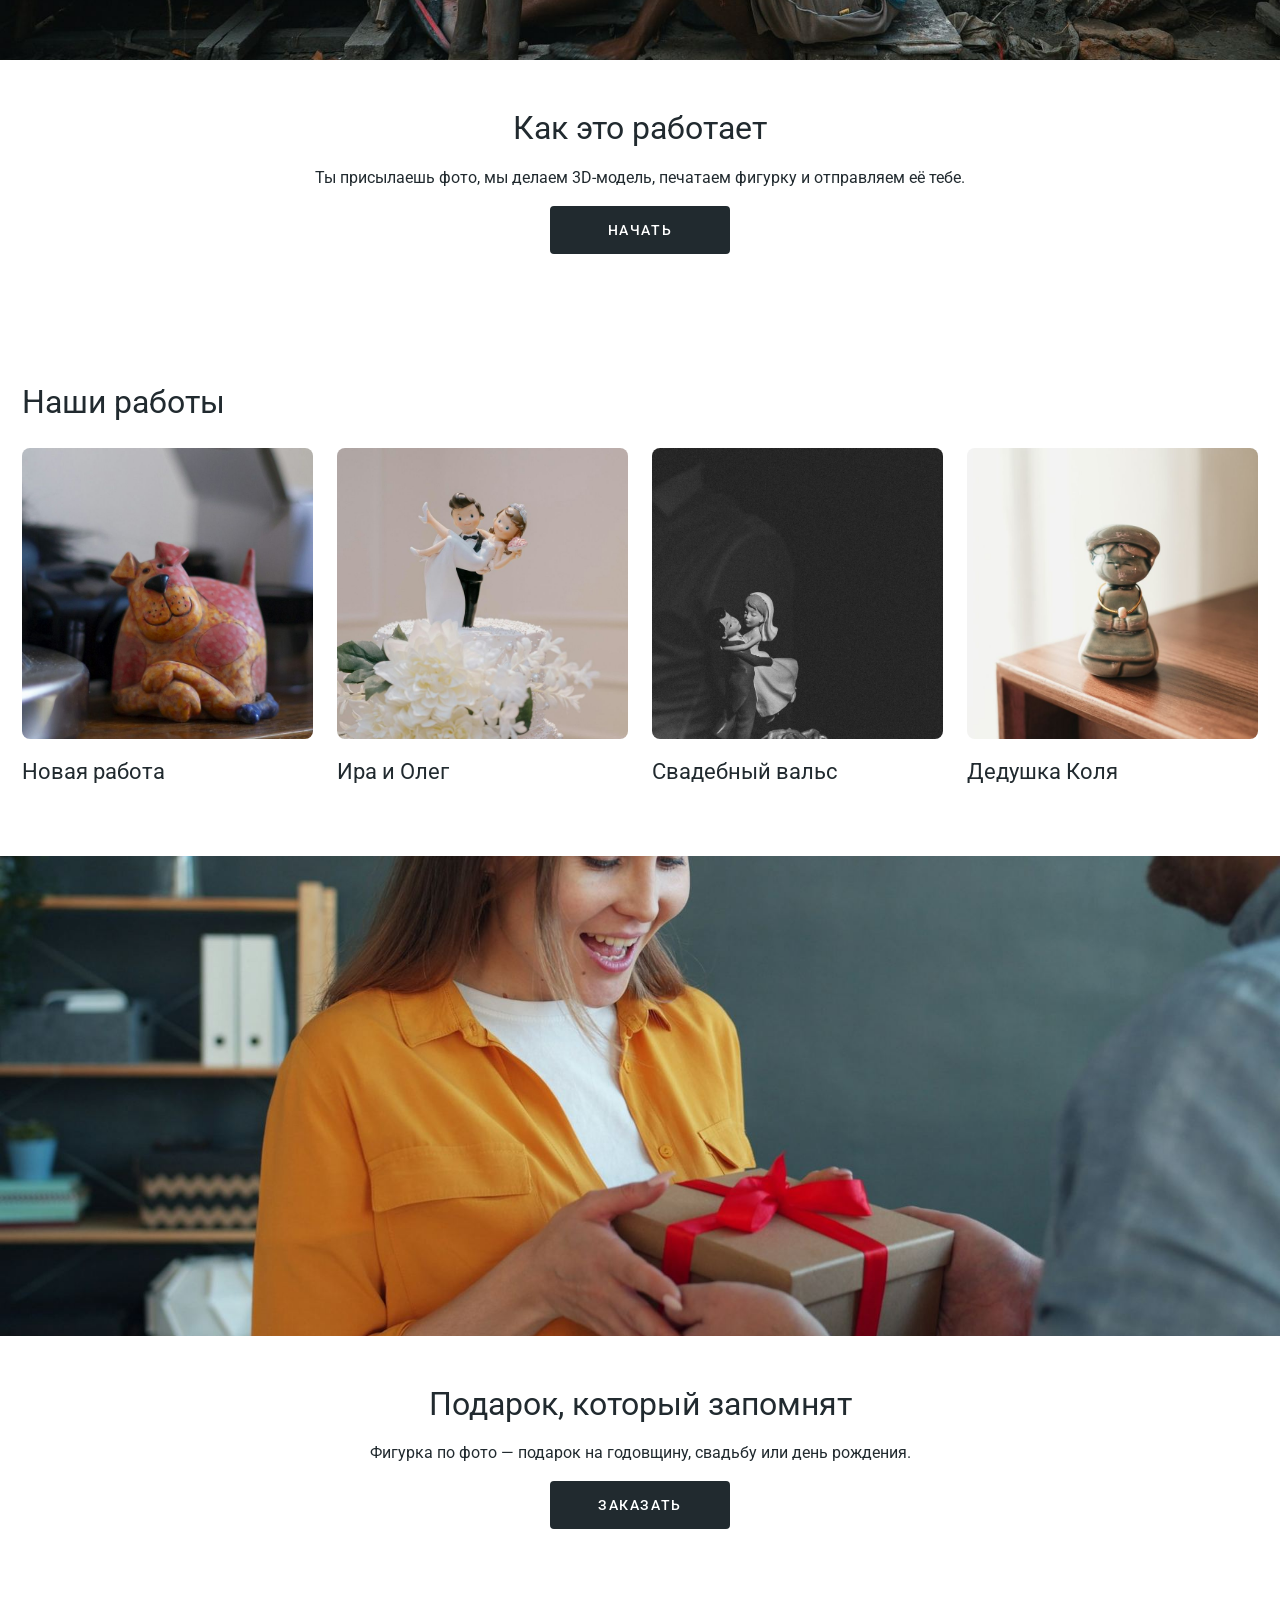
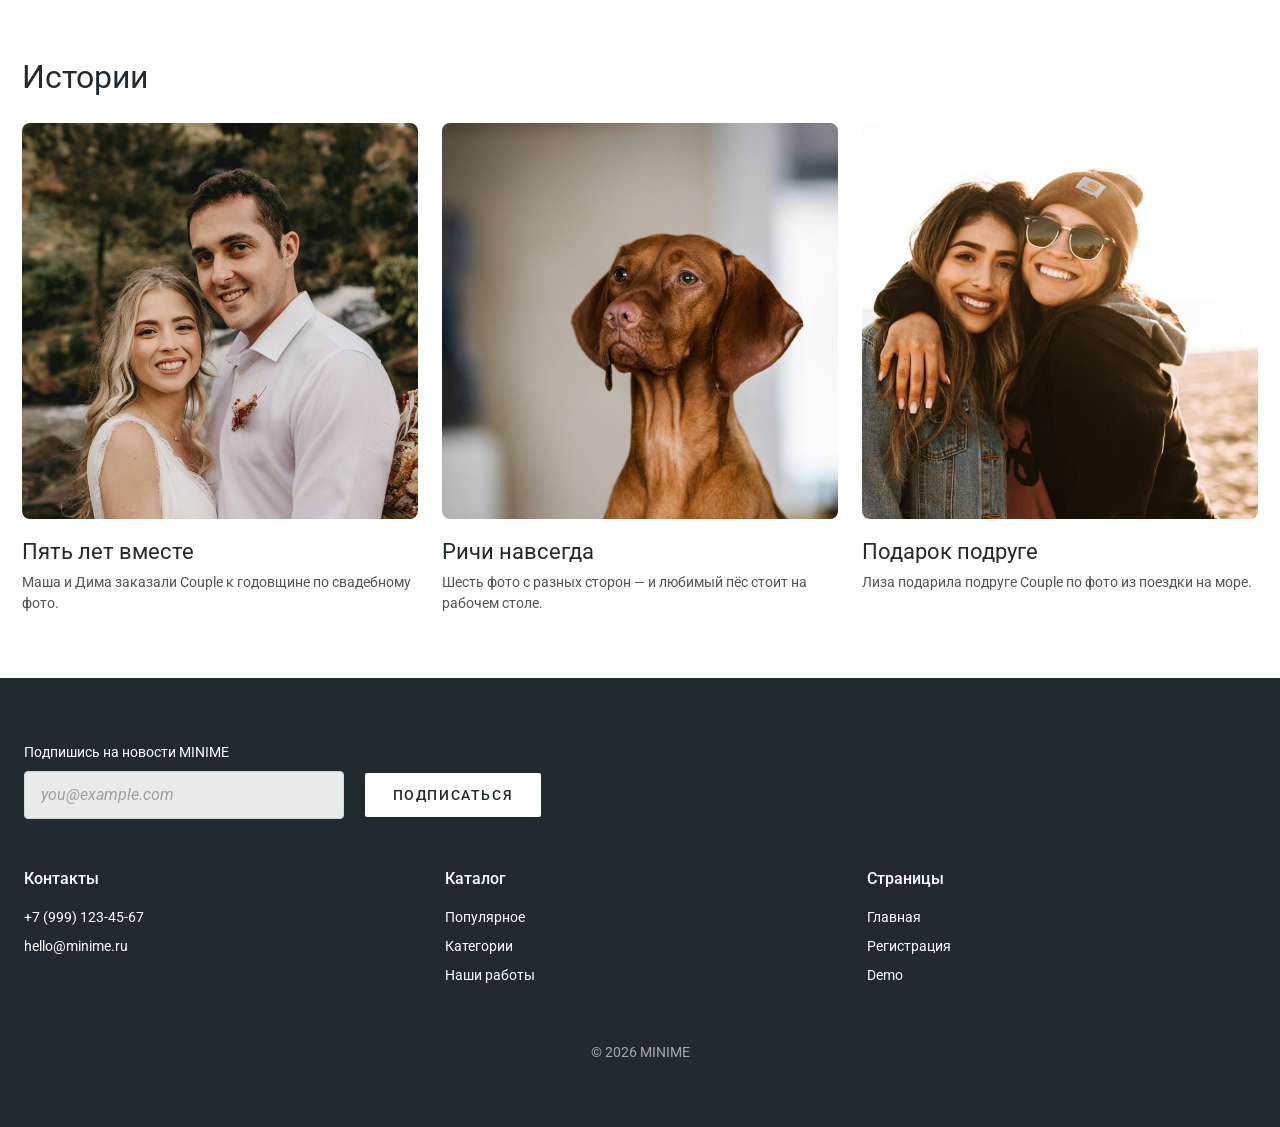
==== commit e2fdc67f: "ЛР9: фон, переходы, тени и карточка с loader" ====
--- a/index.html
+++ b/index.html
@@ -108,6 +108,16 @@
     <section class="section" id="works">
       <h2 class="section-title">Наши работы</h2>
       <ul class="cards">
+        <li class="card loader-card">
+          <div class="loader">
+            <span class="loader-circle"></span>
+            <span class="loader-text">Загрузка…</span>
+          </div>
+          <figure class="card-figure loader-content">
+            <img class="card-image" src="images/work-ready.jpg" alt="Расписная фигурка собаки" width="291" height="291">
+            <figcaption class="card-title">Новая работа</figcaption>
+          </figure>
+        </li>
         <li class="card">
           <figure class="card-figure">
             <img class="card-image" src="images/work-ira-oleg.jpg" alt="Фигурки пары на свадебном торте" width="291" height="291">
--- a/css/style.css
+++ b/css/style.css
@@ -106,3 +106,556 @@
 .copyright {
   text-align: center;
 }
+
+/* ЛР4. Поток, размеры, позиционирование: box-sizing, width/height,
+   min/max-размеры, position, z-index */
+
+*,
+*::before,
+*::after {
+  box-sizing: border-box;
+}
+
+img {
+  max-width: 100%;
+}
+
+.header {
+  position: sticky;
+  top: 0;
+  z-index: 10;
+  height: 3.75rem;
+  padding: 0 1.75rem;
+  background-color: #fff;
+  border-bottom: 1px solid #d3d4d5;
+}
+
+.nav {
+  height: 100%;
+}
+
+.nav-list {
+  margin: 0;
+  padding: 0;
+  list-style: none;
+}
+
+.hero {
+  position: relative;
+  height: 46.25rem;
+  min-height: 30rem;
+}
+
+.hero-content {
+  position: absolute;
+  top: 15rem;
+  left: 0;
+  z-index: 1;
+  width: 100%;
+}
+
+.hero-title {
+  margin: 0 0 .5rem;
+}
+
+.hero-text {
+  margin: 0 0 2rem;
+}
+
+.button {
+  display: inline-block;
+  min-width: 11.25rem;
+  height: 3rem;
+  margin: 0 .5rem;
+  padding: 0 1.5rem;
+  line-height: 2.75rem;
+}
+
+.section {
+  max-width: 77.25rem;
+  margin: 0 auto;
+  padding: 4rem 0;
+}
+
+.section-title {
+  margin: 0 0 1.5rem;
+}
+
+.cards {
+  margin: 0;
+  padding: 0;
+  list-style: none;
+}
+
+.card-image {
+  display: block;
+  width: 100%;
+  height: auto;
+}
+
+.card-figure {
+  margin: 0;
+}
+
+.card-title {
+  display: block;
+  margin: 1rem 0 .25rem;
+}
+
+.card-text {
+  margin: 0;
+}
+
+.banner-image {
+  display: block;
+  width: 100%;
+  height: 30rem;
+}
+
+.banner-content {
+  max-width: 43rem;
+  margin: 0 auto;
+  padding: 3rem 0 4rem;
+}
+
+.banner-content .section-title {
+  margin-bottom: 1rem;
+}
+
+.footer {
+  padding: 4rem 1.5rem;
+}
+
+.footer-inner {
+  max-width: 77.25rem;
+  margin: 0 auto;
+}
+
+.subscribe-label {
+  display: block;
+  margin-bottom: .5rem;
+}
+
+.subscribe-input {
+  width: 20rem;
+  height: 3rem;
+  margin-right: .5rem;
+  padding: 0 1rem;
+}
+
+.footer-columns {
+  margin-top: 3rem;
+}
+
+.footer-title {
+  margin: 0 0 1rem;
+}
+
+.footer-list {
+  margin: 0;
+  padding: 0;
+  list-style: none;
+}
+
+.footer-list li {
+  margin-bottom: .5rem;
+}
+
+.copyright {
+  margin: 3rem 0 0;
+}
+
+/* ЛР5. Flexbox, цвета в разных форматах (RGB, RGBA, HSL, HSLA, имя),
+   относительные единицы (rem, %, vw, vh) */
+
+.nav {
+  display: flex;
+  align-items: center;
+  justify-content: space-between;
+}
+
+.nav-list {
+  display: flex;
+  flex: 1 1 0;
+  gap: 2rem;
+}
+
+.nav-list-right {
+  justify-content: flex-end;
+}
+
+.hero {
+  max-height: 85vh;
+}
+
+.hero-title {
+  font-size: 3.3vw;
+}
+
+.cards {
+  display: flex;
+  gap: 1.5rem;
+}
+
+.card {
+  flex: 1 1 0;
+}
+
+.card-text {
+  color: rgb(77, 85, 89);
+}
+
+.subscribe-input {
+  background-color: rgba(255, 255, 255, .9);
+}
+
+.footer-columns {
+  display: flex;
+  gap: 2rem;
+}
+
+.footer-column {
+  flex: 1 1 0;
+}
+
+.footer-title {
+  color: hsl(0, 0%, 100%);
+}
+
+.copyright {
+  color: hsla(0, 0%, 100%, .6);
+}
+
+.header {
+  background-color: white;
+}
+
+/* ЛР6. Изображения: фон hero, object-fit и object-position */
+
+.hero {
+  background-image: url('../images/hero.jpg');
+  background-position: right center;
+  background-size: cover;
+}
+
+.banner-image {
+  object-fit: cover;
+  object-position: center;
+}
+
+.card-image {
+  aspect-ratio: 1 / 1;
+  object-fit: cover;
+}
+
+/* ЛР7. Формы: страница form.html, подвал прижат к низу окна */
+
+.page-form {
+  display: flex;
+  flex-direction: column;
+  min-height: 100vh;
+}
+
+.page-form main {
+  flex: 1 0 auto;
+}
+
+.form-page {
+  width: 100%;
+  max-width: 40rem;
+  margin: 0 auto;
+  padding: 3rem 0;
+}
+
+.form-title {
+  margin: 0 0 2rem;
+  font-size: 2rem;
+  text-align: center;
+}
+
+.form-group {
+  margin: 0 0 2rem;
+  padding: 1rem 2rem 1.5rem;
+  border: 1px solid #d3d4d5;
+  border-radius: .5rem;
+}
+
+.form-legend {
+  padding: 0 .5rem;
+  font-size: 1.25rem;
+}
+
+.form-label {
+  display: block;
+  margin: 1rem 0 .25rem;
+  font-size: .875rem;
+  font-weight: 500;
+}
+
+.form-input {
+  width: 100%;
+  height: 2.75rem;
+  padding: 0 .75rem;
+  font-family: inherit;
+  font-size: 1rem;
+  border: 1px solid #d3d4d5;
+  border-radius: .25rem;
+}
+
+.choice-list {
+  display: flex;
+  gap: 1rem;
+  margin: 0;
+  padding: 0;
+  list-style: none;
+}
+
+.choice-list li {
+  padding: .25rem .75rem;
+  border-radius: .25rem;
+}
+
+.form .button {
+  margin: 0 1rem 0 0;
+}
+
+.button img {
+  margin-right: .5rem;
+  vertical-align: middle;
+}
+
+/* ЛР8. Псевдоклассы и псевдоэлементы */
+
+::selection {
+  color: #fff;
+  background-color: #7b3fe4;
+}
+
+.nav-link:hover,
+.nav-link:focus {
+  color: #7b3fe4;
+}
+
+.nav-link:active {
+  color: #4d5559;
+}
+
+.footer-link:hover,
+.footer-link:focus {
+  text-decoration: underline;
+}
+
+.footer-link:active {
+  color: #d3d4d5;
+}
+
+.button:hover {
+  color: #fff;
+  background-color: #7b3fe4;
+  border-color: #7b3fe4;
+}
+
+.button:active {
+  background-color: #4d5559;
+  border-color: #4d5559;
+}
+
+.button:focus {
+  outline: 3px solid #b9a1f2;
+  outline-offset: 2px;
+}
+
+.form-input:focus {
+  border-color: #7b3fe4;
+  outline: none;
+}
+
+.form-input::placeholder,
+.subscribe-input::placeholder {
+  font-style: italic;
+  color: #9aa0a6;
+}
+
+.form-input:required {
+  border-left: 4px solid #7b3fe4;
+}
+
+.choice-list input {
+  accent-color: #7b3fe4;
+}
+
+.choice-list input:checked + label {
+  font-weight: 500;
+  color: #7b3fe4;
+}
+
+.choice-list input[type='checkbox']:checked + label {
+  text-decoration: line-through;
+}
+
+.choice-list li:nth-child(odd) {
+  background-color: #f5f5f5;
+}
+
+.choice-list li:nth-child(even) {
+  background-color: #ece4fb;
+}
+
+/* ЛР9. Фон, градиенты, тени, переходы, преобразования, анимации */
+
+/* У hero есть фоновое изображение — добавляем цвет фона
+   и затемняющий градиент поверх фото, чтобы читался текст */
+.hero {
+  background-color: #3a2d5c;
+  background-image: linear-gradient(rgba(0, 0, 0, .45), rgba(0, 0, 0, .45)), url('../images/hero.jpg');
+}
+
+/* Плавное изменение при наведении */
+.button {
+  transition: background-color .3s ease, border-color .3s ease, color .3s ease;
+}
+
+.nav-link,
+.footer-link {
+  transition: color .3s ease;
+}
+
+/* Карточка с loader */
+.loader-card {
+  position: relative;
+}
+
+.loader {
+  position: absolute;
+  top: 0;
+  left: 0;
+  z-index: 2;
+  display: flex;
+  flex-direction: column;
+  align-items: center;
+  justify-content: center;
+  gap: 1rem;
+  width: 100%;
+  height: 100%;
+  background-color: #f5f5f5;
+  border-radius: .5rem;
+  animation: loader-hide .5s ease 3s forwards;
+}
+
+.loader-circle {
+  width: 3rem;
+  height: 3rem;
+  border: .3rem solid #d3d4d5;
+  border-top-color: #7b3fe4;
+  border-radius: 50%;
+  animation: spin 1s linear infinite;
+}
+
+@keyframes spin {
+  to {
+    transform: rotate(360deg);
+  }
+}
+
+@keyframes loader-hide {
+  to {
+    visibility: hidden;
+    opacity: 0;
+  }
+}
+
+/* Тени на странице формы */
+.form-group {
+  box-shadow: 0 .5rem 1.5rem rgba(0, 0, 0, .08);
+}
+
+.form-title {
+  text-shadow: 0 .125rem .5rem rgba(123, 63, 228, .4);
+}
+
+.form .button {
+  box-shadow: 0 .25rem .75rem rgba(0, 0, 0, .2);
+}
+
+/* Страница demo.html */
+
+.demo {
+  max-width: 77.25rem;
+  margin: 0 auto;
+  padding: 3rem 0;
+}
+
+.demo-title {
+  margin: 0 0 2rem;
+  font-size: 2.5rem;
+}
+
+.demo-section {
+  margin-bottom: 3rem;
+}
+
+.demo-row {
+  display: flex;
+  gap: 3rem;
+}
+
+.demo-box {
+  display: flex;
+  align-items: center;
+  justify-content: center;
+  width: 12rem;
+  height: 12rem;
+  font-weight: 500;
+  color: #fff;
+  background-color: #7b3fe4;
+  border-radius: .5rem;
+}
+
+.gradient-linear {
+  background-image: linear-gradient(135deg, #7b3fe4, #ff6fae);
+}
+
+.gradient-radial {
+  background-image: radial-gradient(circle, #ff6fae, #7b3fe4);
+}
+
+.gradient-conic {
+  background-image: conic-gradient(#7b3fe4, #ff6fae, #ffd166, #7b3fe4);
+}
+
+.transform-rotate {
+  transform: rotate(15deg);
+}
+
+.transform-scale {
+  transform: scale(.8) skewX(-10deg);
+}
+
+.demo-3d {
+  perspective: 40rem;
+}
+
+.transform-rotate-y {
+  transform: rotateY(45deg);
+}
+
+.transform-rotate-x {
+  transform: rotateX(45deg);
+}
+
+.transition-color {
+  transition: background-color .5s ease;
+}
+
+.transition-color:hover {
+  background-color: #212a2f;
+}
+
+.transition-move {
+  transition: transform .5s ease, box-shadow .5s ease;
+}
+
+.transition-move:hover {
+  box-shadow: 0 1rem 2rem rgba(0, 0, 0, .25);
+  transform: translateY(-1rem);
+}
